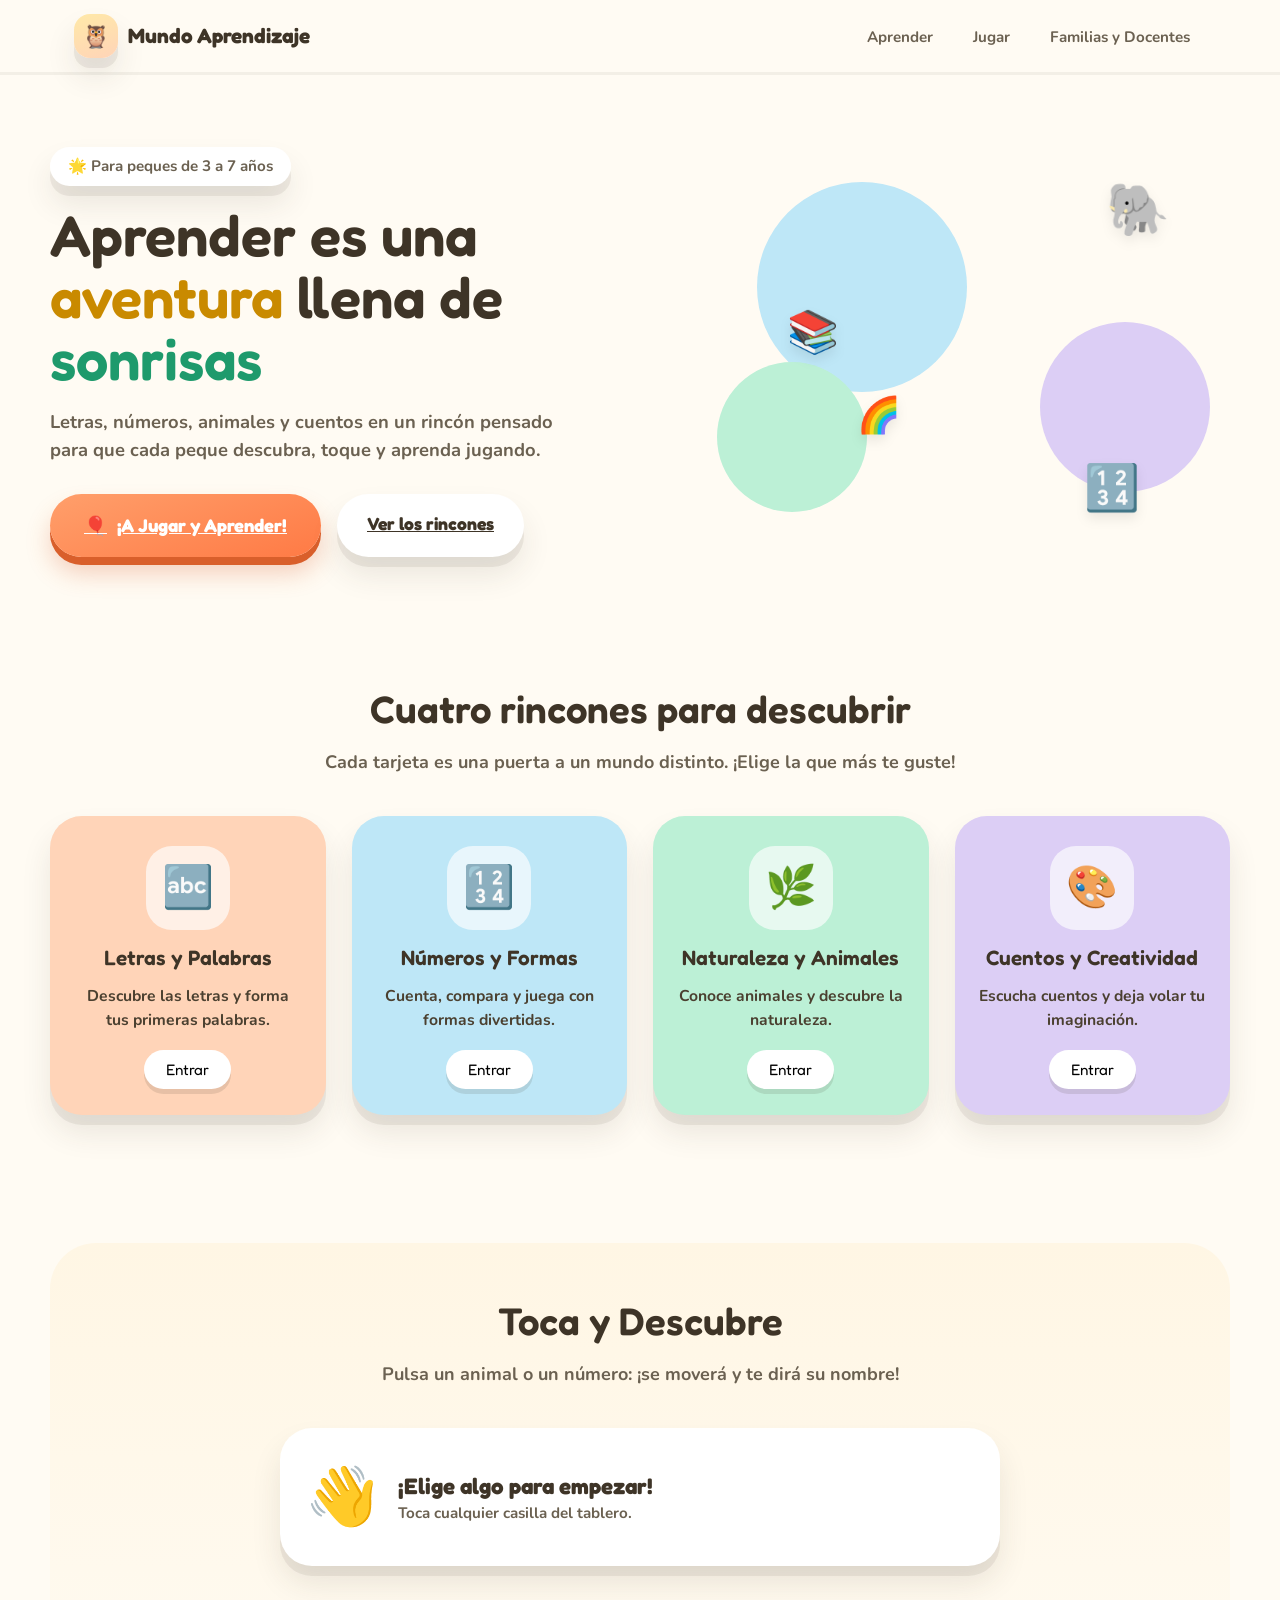
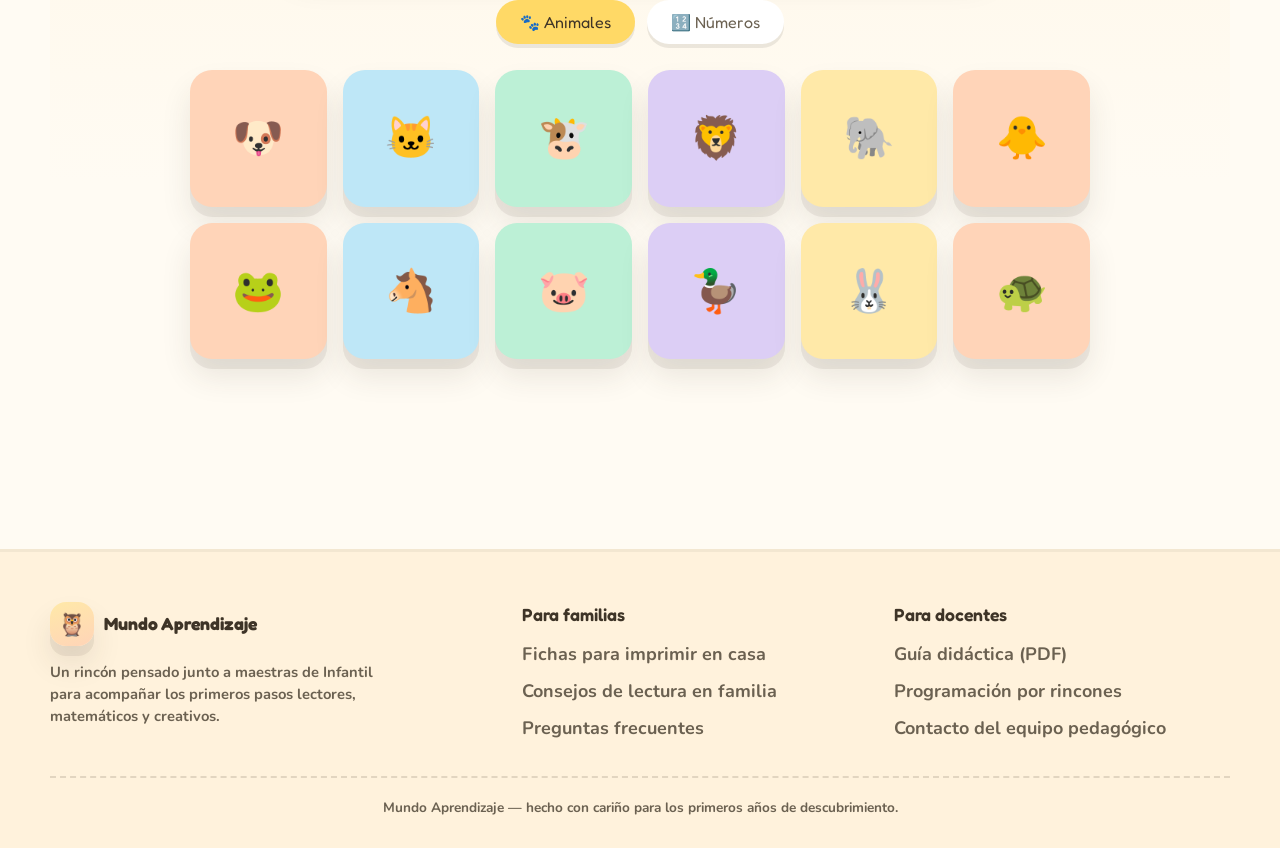
==== index.html @ 8b996961 "Add files via upload" ====
<!DOCTYPE html>
<html lang="es">
<head>
<meta charset="UTF-8">
<meta name="viewport" content="width=device-width, initial-scale=1.0, maximum-scale=1">
<title>Mundo Aprendizaje — ¡Jugar y aprender juntos!</title>
<meta name="description" content="Página educativa para niños y niñas de 3 a 7 años: letras, números, animales y cuentos.">
<link rel="preconnect" href="https://fonts.googleapis.com">
<link rel="preconnect" href="https://fonts.gstatic.com" crossorigin>
<link href="https://fonts.googleapis.com/css2?family=Fredoka:wght@500;600;700&family=Nunito:wght@500;700;800&display=swap" rel="stylesheet">
<style>
  :root{
    --yellow: #FFE9A8;
    --yellow-deep: #FFD966;
    --sky: #BEE7F7;
    --sky-deep: #8FD2EF;
    --mint: #BCF0D6;
    --mint-deep: #8FE0B6;
    --lavender: #DCCEF5;
    --lavender-deep: #C1A9EA;
    --peach: #FFD4B8;
    --peach-deep: #FFB88C;
    --cream: #FFFBF3;
    --ink: #3E3427;
    --ink-soft: #6B6151;
    --white: #FFFFFF;
    --radius-lg: 32px;
    --radius-md: 22px;
    --shadow-bubble: 0 10px 0 rgba(62,52,39,0.08), 0 18px 30px rgba(62,52,39,0.10);
  }

  *{ box-sizing: border-box; }
  html{ scroll-behavior: smooth; }
  body{
    margin:0;
    background: var(--cream);
    color: var(--ink);
    font-family: 'Nunito', sans-serif;
    font-weight: 700;
    font-size: 18px;
    line-height: 1.5;
    overflow-x: hidden;
  }
  h1, h2, h3, .display{
    font-family: 'Fredoka', sans-serif;
    font-weight: 600;
    margin: 0;
    color: var(--ink);
  }
  img, svg{ display:block; max-width:100%; }
  a{ color: inherit; }
  button{ font-family: inherit; cursor: pointer; }

  .skip-link{
    position:absolute; left:-999px; top:0; background:var(--ink); color:var(--white);
    padding: 10px 16px; border-radius: 0 0 12px 0; z-index: 200;
  }
  .skip-link:focus{ left:0; }

  :focus-visible{
    outline: 4px solid #4A90D9;
    outline-offset: 3px;
    border-radius: 10px;
  }

  .wrap{
    max-width: 1180px;
    margin: 0 auto;
    padding: 0 24px;
  }

  /* ---------- NAV ---------- */
  .topbar{
    position: sticky; top:0; z-index: 100;
    background: rgba(255,251,243,0.9);
    backdrop-filter: blur(6px);
    border-bottom: 3px solid rgba(62,52,39,0.06);
  }
  .topbar-inner{
    display:flex; align-items:center; justify-content:space-between;
    padding: 14px 24px;
    max-width: 1180px; margin:0 auto;
  }
  .brand{
    display:flex; align-items:center; gap:10px;
    font-family:'Fredoka', sans-serif; font-size: 1.3rem; color: var(--ink);
    text-decoration:none;
  }
  .brand-badge{
    width:44px; height:44px; border-radius: 16px;
    background: linear-gradient(160deg, var(--yellow), var(--peach));
    display:flex; align-items:center; justify-content:center;
    font-size: 1.4rem;
    box-shadow: var(--shadow-bubble);
  }
  .topnav{ display:flex; gap: 8px; list-style:none; margin:0; padding:0; }
  .topnav a{
    text-decoration:none; font-size: 0.95rem; padding: 10px 16px;
    border-radius: 999px; color: var(--ink-soft);
  }
  .topnav a:hover{ background: var(--sky); color: var(--ink); }
  @media (max-width: 720px){ .topnav{ display:none; } }

  /* ---------- HERO ---------- */
  .hero{
    position: relative;
    padding: 72px 24px 60px;
    overflow:hidden;
  }
  .hero-inner{
    max-width: 1180px; margin: 0 auto;
    display:grid; grid-template-columns: 1.1fr 0.9fr; gap: 40px; align-items:center;
  }
  @media (max-width: 900px){ .hero-inner{ grid-template-columns: 1fr; text-align:center; } }

  .eyebrow-pill{
    display:inline-flex; align-items:center; gap:8px;
    background: var(--white); padding: 8px 18px; border-radius: 999px;
    box-shadow: var(--shadow-bubble); font-size: 0.95rem; color: var(--ink-soft);
    margin-bottom: 18px;
  }
  .hero h1{
    font-size: clamp(2.4rem, 5vw, 3.6rem);
    line-height: 1.08;
  }
  .hero h1 .accent-yellow{ color: #C98A00; }
  .hero h1 .accent-mint{ color: #1E9A6C; }
  .hero p.lede{
    font-family:'Nunito',sans-serif; font-weight:700; color: var(--ink-soft);
    font-size: 1.15rem; margin-top: 18px; max-width: 46ch;
  }
  @media (max-width:900px){ .hero p.lede{ margin-inline:auto; } }

  .cta-row{ display:flex; gap:16px; margin-top: 30px; flex-wrap:wrap; }
  @media (max-width:900px){ .cta-row{ justify-content:center; } }

  .btn-jugar{
    font-family:'Fredoka', sans-serif; font-size: 1.15rem;
    background: linear-gradient(160deg, #FF9F6B, #FF7A45);
    color: var(--white); border:none;
    padding: 18px 34px; border-radius: 999px;
    box-shadow: 0 8px 0 #D95F2B, 0 16px 24px rgba(217,95,43,0.28);
    display:inline-flex; align-items:center; gap:10px;
    transition: transform .15s ease;
  }
  .btn-jugar:hover{ transform: translateY(-3px); }
  .btn-jugar:active{ transform: translateY(3px); box-shadow: 0 4px 0 #D95F2B, 0 8px 14px rgba(217,95,43,0.28); }

  .btn-ghost{
    font-family:'Fredoka', sans-serif; font-size: 1.1rem;
    background: var(--white); color: var(--ink);
    border: none; padding: 17px 30px; border-radius: 999px;
    box-shadow: var(--shadow-bubble);
    transition: transform .15s ease;
  }
  .btn-ghost:hover{ transform: translateY(-3px); }

  .hero-art{
    position: relative; height: 360px;
  }
  .blob{
    position:absolute; border-radius: 50%;
    animation: float 6s ease-in-out infinite;
  }
  @media (prefers-reduced-motion: reduce){ .blob, .bounce-in, .wiggle-hover, .pulse{ animation: none !important; } }
  .blob-1{ width:210px; height:210px; background: var(--sky); top:10px; left:40px; animation-delay: 0s;}
  .blob-2{ width:150px; height:150px; background: var(--mint); bottom:20px; left:0; animation-delay: 1.2s;}
  .blob-3{ width:170px; height:170px; background: var(--lavender); bottom:40px; right:20px; animation-delay: .6s;}
  .blob-emoji{
    position:absolute; font-size: 3.2rem;
    filter: drop-shadow(0 6px 6px rgba(0,0,0,0.08));
    animation: float 5s ease-in-out infinite;
  }
  .e1{ top: 0; right: 60px; animation-delay: .2s; }
  .e2{ top: 130px; left: 70px; animation-delay: 1s; font-size: 2.6rem;}
  .e3{ bottom: 10px; right: 90px; animation-delay: .5s; font-size: 2.8rem;}
  .e4{ bottom: 90px; left: 140px; animation-delay: 1.6s; font-size: 2.2rem;}

  @keyframes float{
    0%, 100%{ transform: translateY(0) rotate(0deg); }
    50%{ transform: translateY(-16px) rotate(4deg); }
  }

  /* ---------- SECTION HEADERS ---------- */
  .section{ padding: 64px 24px; }
  .section-head{ max-width: 640px; margin: 0 auto 40px; text-align:center; }
  .section-head h2{ font-size: clamp(1.8rem, 3.4vw, 2.4rem); }
  .section-head p{ color: var(--ink-soft); font-family:'Nunito'; margin-top:10px; }

  /* ---------- MODULE CARDS ---------- */
  .modules-grid{
    display:grid; grid-template-columns: repeat(4, 1fr); gap: 26px;
    max-width: 1180px; margin: 0 auto;
  }
  @media (max-width: 980px){ .modules-grid{ grid-template-columns: repeat(2, 1fr); } }
  @media (max-width: 560px){ .modules-grid{ grid-template-columns: 1fr; } }

  .module-card{
    border-radius: var(--radius-lg);
    padding: 30px 24px 26px;
    box-shadow: var(--shadow-bubble);
    text-align:center;
    display:flex; flex-direction:column; align-items:center; gap: 12px;
    transition: transform .2s ease;
    border: none;
  }
  .module-card:hover{ transform: translateY(-6px) rotate(-1deg); }
  .module-card:nth-child(1){ background: var(--peach); }
  .module-card:nth-child(2){ background: var(--sky); }
  .module-card:nth-child(3){ background: var(--mint); }
  .module-card:nth-child(4){ background: var(--lavender); }

  .module-icon{
    width: 84px; height:84px; border-radius: 26px;
    background: rgba(255,255,255,0.65);
    display:flex; align-items:center; justify-content:center;
    font-size: 2.6rem;
  }
  .module-card h3{ font-size: 1.3rem; }
  .module-card p{ font-family:'Nunito'; font-size: 0.98rem; color: #4B4030; margin:0; }
  .module-go{
    margin-top: 6px;
    font-family:'Fredoka'; font-size: 0.95rem;
    background: var(--white); border:none; padding: 10px 22px;
    border-radius: 999px; box-shadow: 0 5px 0 rgba(62,52,39,0.12);
  }
  .module-go:active{ transform: translateY(3px); box-shadow:none; }

  /* ---------- GAME SECTION ---------- */
  .game-section{
    background: linear-gradient(180deg, #FFF6E4, var(--cream) 70%);
    border-radius: 46px;
    max-width: 1180px; margin: 0 24px; padding: 50px 30px 56px;
  }
  @media (min-width: 1230px){ .game-section{ margin: 0 auto; } }

  .stage{
    background: var(--white);
    border-radius: var(--radius-lg);
    box-shadow: var(--shadow-bubble);
    padding: 26px;
    max-width: 720px; margin: 0 auto 34px;
    display:flex; align-items:center; gap: 20px;
    min-height: 110px;
  }
  .stage-emoji{ font-size: 3.6rem; }
  .stage-text .stage-name{ font-family:'Fredoka'; font-size: 1.4rem; }
  .stage-text .stage-hint{ font-family:'Nunito'; color: var(--ink-soft); font-size: 0.95rem; }

  .tabs{
    display:flex; justify-content:center; gap: 12px; margin-bottom: 26px; flex-wrap:wrap;
  }
  .tab-btn{
    font-family:'Fredoka'; font-size: 1rem;
    background: var(--white); border: none; padding: 12px 24px; border-radius: 999px;
    box-shadow: 0 4px 0 rgba(62,52,39,0.10);
    color: var(--ink-soft);
  }
  .tab-btn[aria-selected="true"]{
    background: var(--yellow-deep); color: var(--ink);
  }

  .board{
    display:grid; grid-template-columns: repeat(6, 1fr); gap: 16px;
    max-width: 900px; margin: 0 auto;
  }
  @media (max-width: 760px){ .board{ grid-template-columns: repeat(3, 1fr); } }
  @media (max-width: 420px){ .board{ grid-template-columns: repeat(2, 1fr); } }

  .board-tile{
    aspect-ratio: 1 / 1;
    border-radius: var(--radius-md);
    border: none;
    font-size: 2.6rem;
    display:flex; align-items:center; justify-content:center;
    box-shadow: var(--shadow-bubble);
    transition: transform .12s ease;
  }
  .board-tile:hover{ transform: scale(1.06); }
  .board-tile.bounce{ animation: bounceTap .5s ease; }
  @keyframes bounceTap{
    0%{ transform: scale(1); }
    35%{ transform: scale(1.22) rotate(-6deg); }
    65%{ transform: scale(0.94) rotate(4deg); }
    100%{ transform: scale(1); }
  }
  .board-tile:nth-child(6n+1){ background: var(--peach); }
  .board-tile:nth-child(6n+2){ background: var(--sky); }
  .board-tile:nth-child(6n+3){ background: var(--mint); }
  .board-tile:nth-child(6n+4){ background: var(--lavender); }
  .board-tile:nth-child(6n+5){ background: var(--yellow); }
  .board-tile:nth-child(6n+6){ background: var(--peach); }

  .stars-row{ display:flex; gap: 6px; }
  .star-pop{ display:inline-block; animation: pop .35s ease backwards; }
  @keyframes pop{
    0%{ transform: scale(0); opacity:0; }
    70%{ transform: scale(1.25); opacity:1; }
    100%{ transform: scale(1); }
  }

  [hidden]{ display:none !important; }

  /* ---------- FOOTER ---------- */
  footer{
    margin-top: 70px;
    background: #FFF2DC;
    padding: 50px 24px 30px;
    border-top: 3px solid rgba(62,52,39,0.06);
  }
  .footer-grid{
    max-width: 1180px; margin: 0 auto;
    display:grid; grid-template-columns: 1.3fr 1fr 1fr; gap: 36px;
  }
  @media (max-width: 780px){ .footer-grid{ grid-template-columns: 1fr; text-align:center; } }
  footer h3{ font-size: 1.1rem; margin-bottom: 12px; }
  footer ul{ list-style:none; padding:0; margin:0; display:flex; flex-direction:column; gap:10px; }
  footer a{ text-decoration:none; color: var(--ink-soft); font-family:'Nunito'; font-weight:700; }
  footer a:hover{ color: var(--ink); text-decoration: underline; }
  .footer-brand{ display:flex; align-items:center; gap:10px; margin-bottom:10px; }
  .footer-note{ font-family:'Nunito'; color: var(--ink-soft); font-size: 0.92rem; max-width: 38ch; }
  @media (max-width:780px){ .footer-note{ margin-inline:auto; } }
  .footer-bottom{
    max-width:1180px; margin: 34px auto 0; padding-top: 20px;
    border-top: 2px dashed rgba(62,52,39,0.15);
    font-family:'Nunito'; font-size: 0.85rem; color: var(--ink-soft); text-align:center;
  }
</style>
</head>
<body>
<a class="skip-link" href="#contenido">Saltar al contenido</a>

<header class="topbar">
  <div class="topbar-inner">
    <a class="brand" href="#top">
      <span class="brand-badge" aria-hidden="true">🦉</span>
      Mundo Aprendizaje
    </a>
    <ul class="topnav">
      <li><a href="#modulos">Aprender</a></li>
      <li><a href="#juego">Jugar</a></li>
      <li><a href="#familias">Familias y Docentes</a></li>
    </ul>
  </div>
</header>

<main id="contenido">

  <!-- HERO -->
  <section class="hero" id="top">
    <div class="hero-inner">
      <div>
        <span class="eyebrow-pill">🌟 Para peques de 3 a 7 años</span>
        <h1>Aprender es una <span class="accent-yellow">aventura</span> llena de <span class="accent-mint">sonrisas</span></h1>
        <p class="lede">Letras, números, animales y cuentos en un rincón pensado para que cada peque descubra, toque y aprenda jugando.</p>
        <div class="cta-row">
          <a class="btn-jugar" href="#juego">
            <span aria-hidden="true">🎈</span> ¡A Jugar y Aprender!
          </a>
          <a class="btn-ghost" href="#modulos">Ver los rincones</a>
        </div>
      </div>
      <div class="hero-art" aria-hidden="true">
        <div class="blob blob-1"></div>
        <div class="blob blob-2"></div>
        <div class="blob blob-3"></div>
        <span class="blob-emoji e1">🐘</span>
        <span class="blob-emoji e2">📚</span>
        <span class="blob-emoji e3">🔢</span>
        <span class="blob-emoji e4">🌈</span>
      </div>
    </div>
  </section>

  <!-- MODULES -->
  <section class="section" id="modulos">
    <div class="section-head">
      <h2>Cuatro rincones para descubrir</h2>
      <p>Cada tarjeta es una puerta a un mundo distinto. ¡Elige la que más te guste!</p>
    </div>
    <div class="modules-grid">
      <article class="module-card">
        <div class="module-icon" aria-hidden="true">🔤</div>
        <h3>Letras y Palabras</h3>
        <p>Descubre las letras y forma tus primeras palabras.</p>
        <button class="module-go" type="button">Entrar</button>
      </article>
      <article class="module-card">
        <div class="module-icon" aria-hidden="true">🔢</div>
        <h3>Números y Formas</h3>
        <p>Cuenta, compara y juega con formas divertidas.</p>
        <button class="module-go" type="button">Entrar</button>
      </article>
      <article class="module-card">
        <div class="module-icon" aria-hidden="true">🌿</div>
        <h3>Naturaleza y Animales</h3>
        <p>Conoce animales y descubre la naturaleza.</p>
        <button class="module-go" type="button">Entrar</button>
      </article>
      <article class="module-card">
        <div class="module-icon" aria-hidden="true">🎨</div>
        <h3>Cuentos y Creatividad</h3>
        <p>Escucha cuentos y deja volar tu imaginación.</p>
        <button class="module-go" type="button">Entrar</button>
      </article>
    </div>
  </section>

  <!-- GAME -->
  <section class="section" id="juego">
    <div class="game-section">
      <div class="section-head">
        <h2>Toca y Descubre</h2>
        <p>Pulsa un animal o un número: ¡se moverá y te dirá su nombre!</p>
      </div>

      <div class="stage" aria-live="polite">
        <span class="stage-emoji" id="stageEmoji">👋</span>
        <div class="stage-text">
          <div class="stage-name" id="stageName">¡Elige algo para empezar!</div>
          <div class="stage-hint" id="stageHint">Toca cualquier casilla del tablero.</div>
        </div>
      </div>

      <div class="tabs" role="tablist" aria-label="Elegir actividad">
        <button class="tab-btn" id="tabAnimals" role="tab" aria-selected="true" aria-controls="boardAnimals">🐾 Animales</button>
        <button class="tab-btn" id="tabNumbers" role="tab" aria-selected="false" aria-controls="boardNumbers">🔢 Números</button>
      </div>

      <div class="board" id="boardAnimals" role="tabpanel" aria-labelledby="tabAnimals"></div>
      <div class="board" id="boardNumbers" role="tabpanel" aria-labelledby="tabNumbers" hidden></div>
    </div>
  </section>

</main>

<!-- FOOTER -->
<footer id="familias">
  <div class="footer-grid">
    <div>
      <div class="footer-brand">
        <span class="brand-badge" aria-hidden="true">🦉</span>
        <strong style="font-family:'Fredoka'; font-size:1.1rem;">Mundo Aprendizaje</strong>
      </div>
      <p class="footer-note">Un rincón pensado junto a maestras de Infantil para acompañar los primeros pasos lectores, matemáticos y creativos.</p>
    </div>
    <div>
      <h3>Para familias</h3>
      <ul>
        <li><a href="#">Fichas para imprimir en casa</a></li>
        <li><a href="#">Consejos de lectura en familia</a></li>
        <li><a href="#">Preguntas frecuentes</a></li>
      </ul>
    </div>
    <div>
      <h3>Para docentes</h3>
      <ul>
        <li><a href="#">Guía didáctica (PDF)</a></li>
        <li><a href="#">Programación por rincones</a></li>
        <li><a href="#">Contacto del equipo pedagógico</a></li>
      </ul>
    </div>
  </div>
  <div class="footer-bottom">Mundo Aprendizaje — hecho con cariño para los primeros años de descubrimiento.</div>
</footer>

<script>
(function(){
  "use strict";

  var ANIMALS = [
    { emoji:"🐶", name:"Perro",     sound:"Perro. ¡Guau, guau!" },
    { emoji:"🐱", name:"Gato",      sound:"Gato. ¡Miau, miau!" },
    { emoji:"🐮", name:"Vaca",      sound:"Vaca. ¡Muu!" },
    { emoji:"🦁", name:"León",      sound:"León. ¡Grrr!" },
    { emoji:"🐘", name:"Elefante",  sound:"Elefante." },
    { emoji:"🐥", name:"Pollito",   sound:"Pollito. ¡Pío, pío!" },
    { emoji:"🐸", name:"Rana",      sound:"Rana. ¡Croac, croac!" },
    { emoji:"🐴", name:"Caballo",   sound:"Caballo." },
    { emoji:"🐷", name:"Cerdito",   sound:"Cerdito. ¡Oink, oink!" },
    { emoji:"🦆", name:"Pato",      sound:"Pato. ¡Cuac, cuac!" },
    { emoji:"🐰", name:"Conejo",    sound:"Conejo." },
    { emoji:"🐢", name:"Tortuga",   sound:"Tortuga." }
  ];

  var NUMBERS = [1,2,3,4,5,6,7,8,9,10,11,12];
  var NUM_WORDS = ["cero","uno","dos","tres","cuatro","cinco","seis","siete","ocho","nueve","diez","once","doce"];

  var stageEmoji = document.getElementById("stageEmoji");
  var stageName  = document.getElementById("stageName");
  var stageHint  = document.getElementById("stageHint");
  var boardAnimals = document.getElementById("boardAnimals");
  var boardNumbers = document.getElementById("boardNumbers");

  function speak(text){
    if(!("speechSynthesis" in window)) return;
    try{
      window.speechSynthesis.cancel();
      var u = new SpeechSynthesisUtterance(text);
      u.lang = "es-ES";
      u.rate = 0.95;
      u.pitch = 1.15;
      window.speechSynthesis.speak(u);
    }catch(e){ /* silencioso si el navegador no lo soporta */ }
  }

  function bounceTile(tile){
    tile.classList.remove("bounce");
    void tile.offsetWidth; // reinicia la animación
    tile.classList.add("bounce");
  }

  // --- Tablero de animales ---
  ANIMALS.forEach(function(animal){
    var btn = document.createElement("button");
    btn.className = "board-tile";
    btn.type = "button";
    btn.textContent = animal.emoji;
    btn.setAttribute("aria-label", animal.name);
    btn.addEventListener("click", function(){
      bounceTile(btn);
      stageEmoji.textContent = animal.emoji;
      stageName.textContent = animal.name;
      stageHint.textContent = "¡Muy bien! Sigue explorando el tablero.";
      speak(animal.sound);
    });
    boardAnimals.appendChild(btn);
  });

  // --- Tablero de números ---
  NUMBERS.forEach(function(n){
    var btn = document.createElement("button");
    btn.className = "board-tile";
    btn.type = "button";
    btn.textContent = n;
    btn.setAttribute("aria-label", "Número " + n);
    btn.addEventListener("click", function(){
      bounceTile(btn);
      var starsToShow = Math.min(n, 12);
      var starsHTML = "";
      for(var i=0;i<starsToShow;i++){
        starsHTML += '<span class="star-pop" style="animation-delay:' + (i*0.05) + 's">⭐</span>';
      }
      stageEmoji.innerHTML = '<span class="stars-row">' + starsHTML + '</span>';
      stageName.textContent = "Número " + n;
      stageHint.textContent = "¡Cuenta las estrellitas conmigo!";
      speak("Número " + NUM_WORDS[n]);
    });
    boardNumbers.appendChild(btn);
  });

  // --- Pestañas ---
  var tabAnimals = document.getElementById("tabAnimals");
  var tabNumbers = document.getElementById("tabNumbers");

  function showAnimals(){
    boardAnimals.hidden = false;
    boardNumbers.hidden = true;
    tabAnimals.setAttribute("aria-selected","true");
    tabNumbers.setAttribute("aria-selected","false");
  }
  function showNumbers(){
    boardAnimals.hidden = true;
    boardNumbers.hidden = false;
    tabAnimals.setAttribute("aria-selected","false");
    tabNumbers.setAttribute("aria-selected","true");
  }
  tabAnimals.addEventListener("click", showAnimals);
  tabNumbers.addEventListener("click", showNumbers);

  // --- Rincones: pequeño feedback visual al pulsar "Entrar" ---
  document.querySelectorAll(".module-go").forEach(function(btn){
    btn.addEventListener("click", function(){
      var card = btn.closest(".module-card");
      card.animate(
        [{ transform:"scale(1)" }, { transform:"scale(1.04)" }, { transform:"scale(1)" }],
        { duration: 320, easing: "ease-out" }
      );
      document.getElementById("juego").scrollIntoView({ behavior:"smooth" });
    });
  });
})();
</script>
</body>
</html>
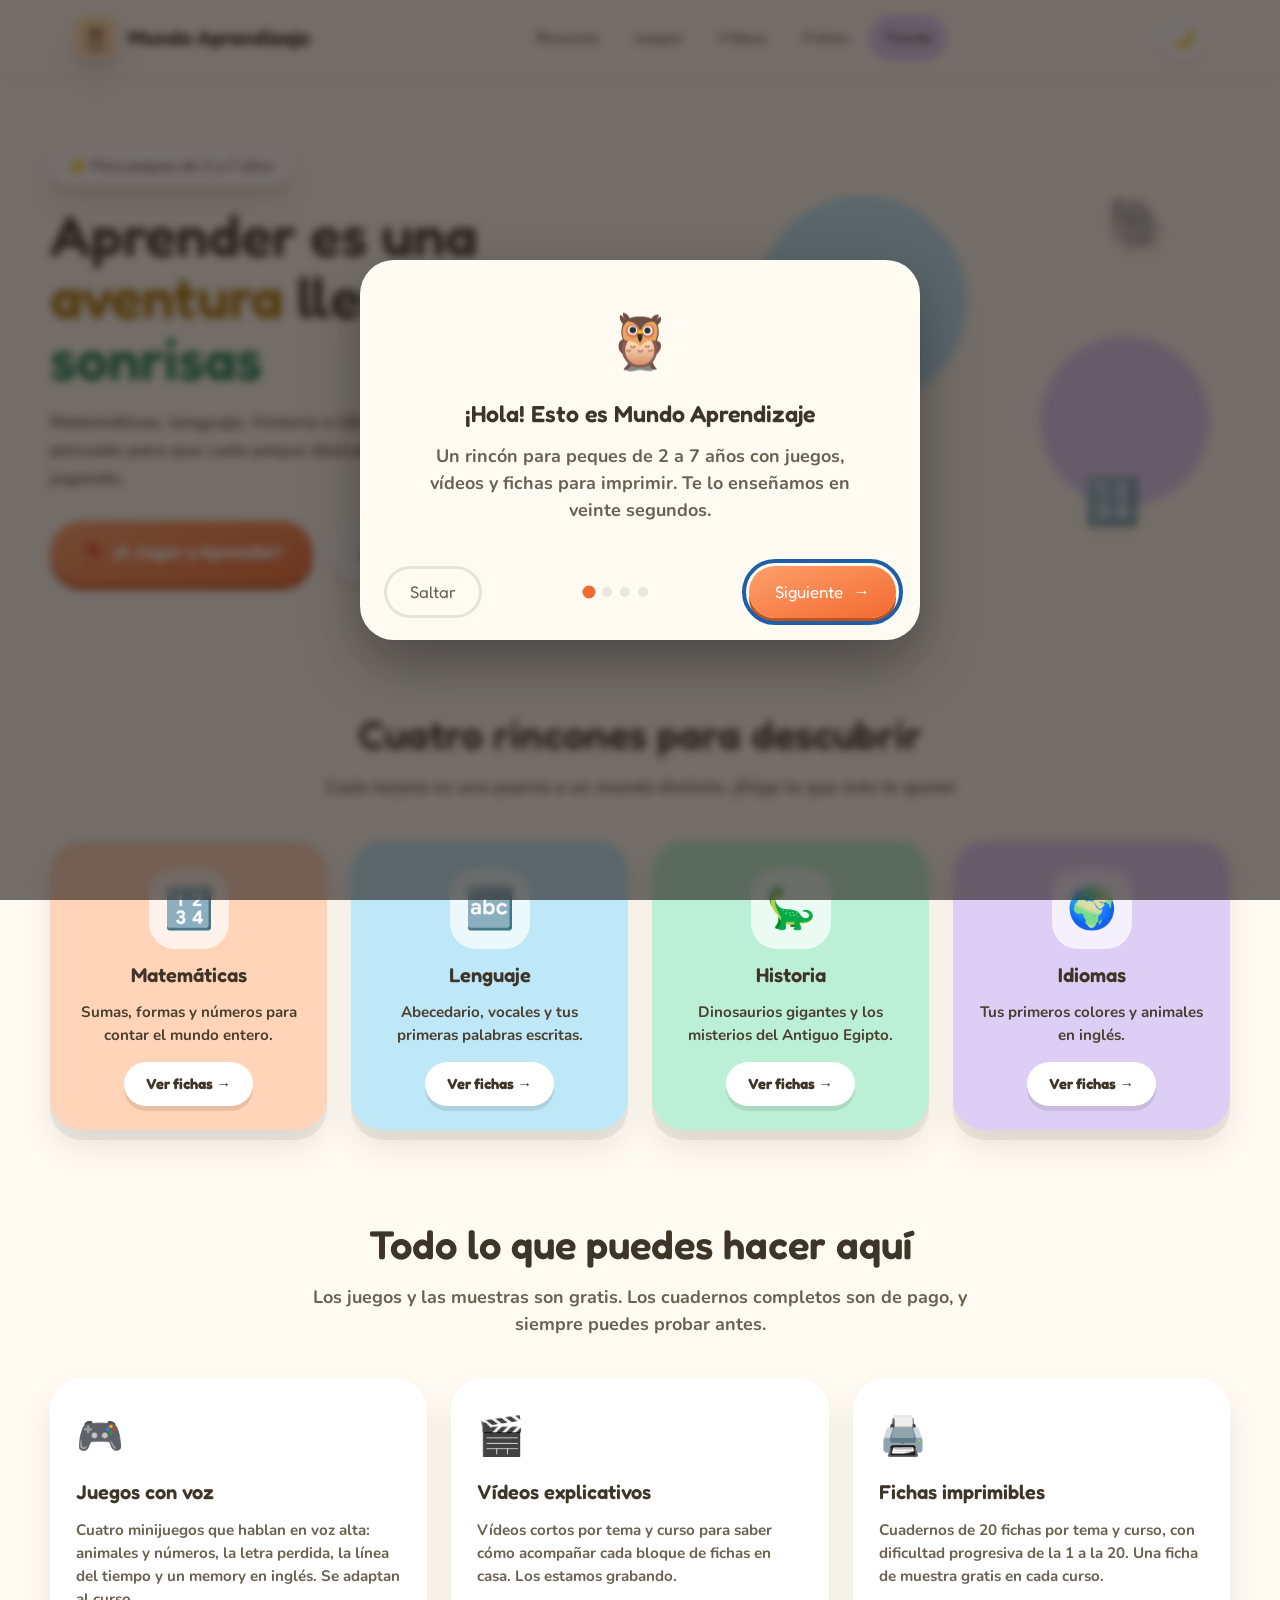
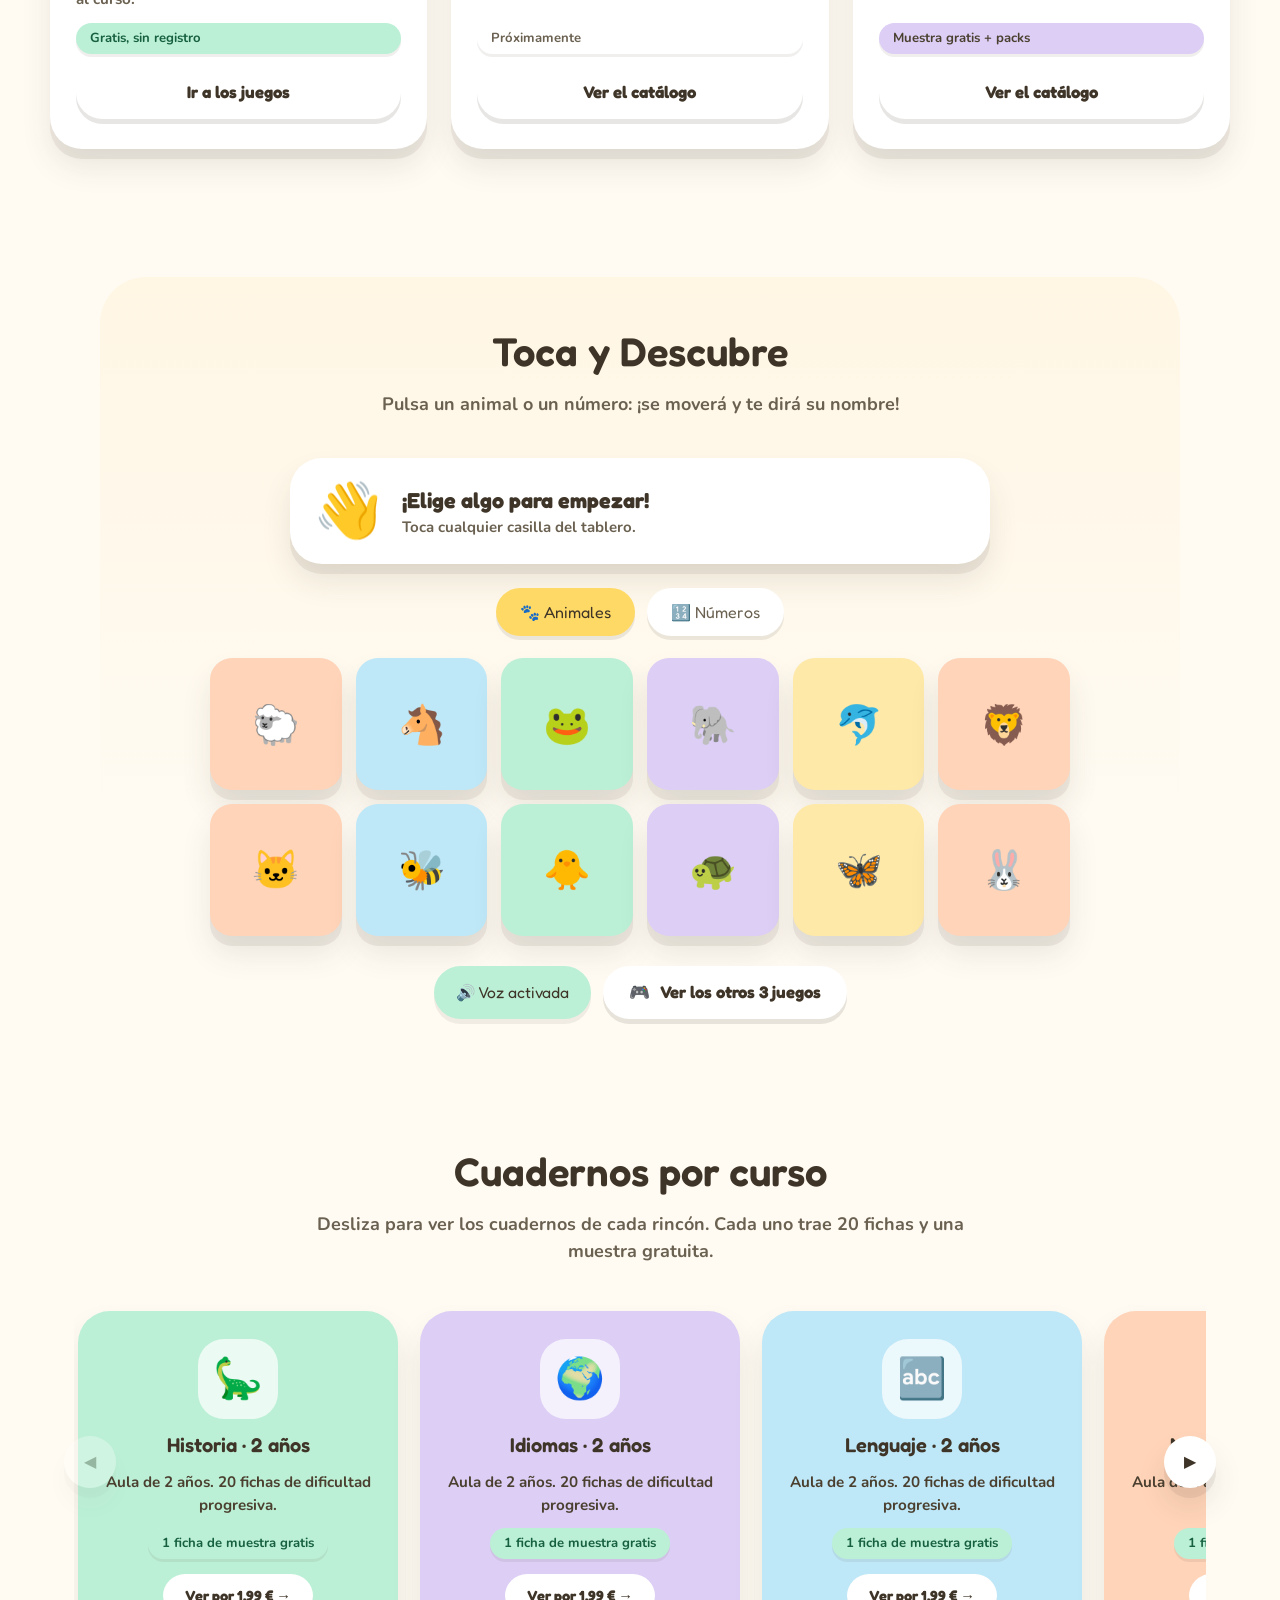
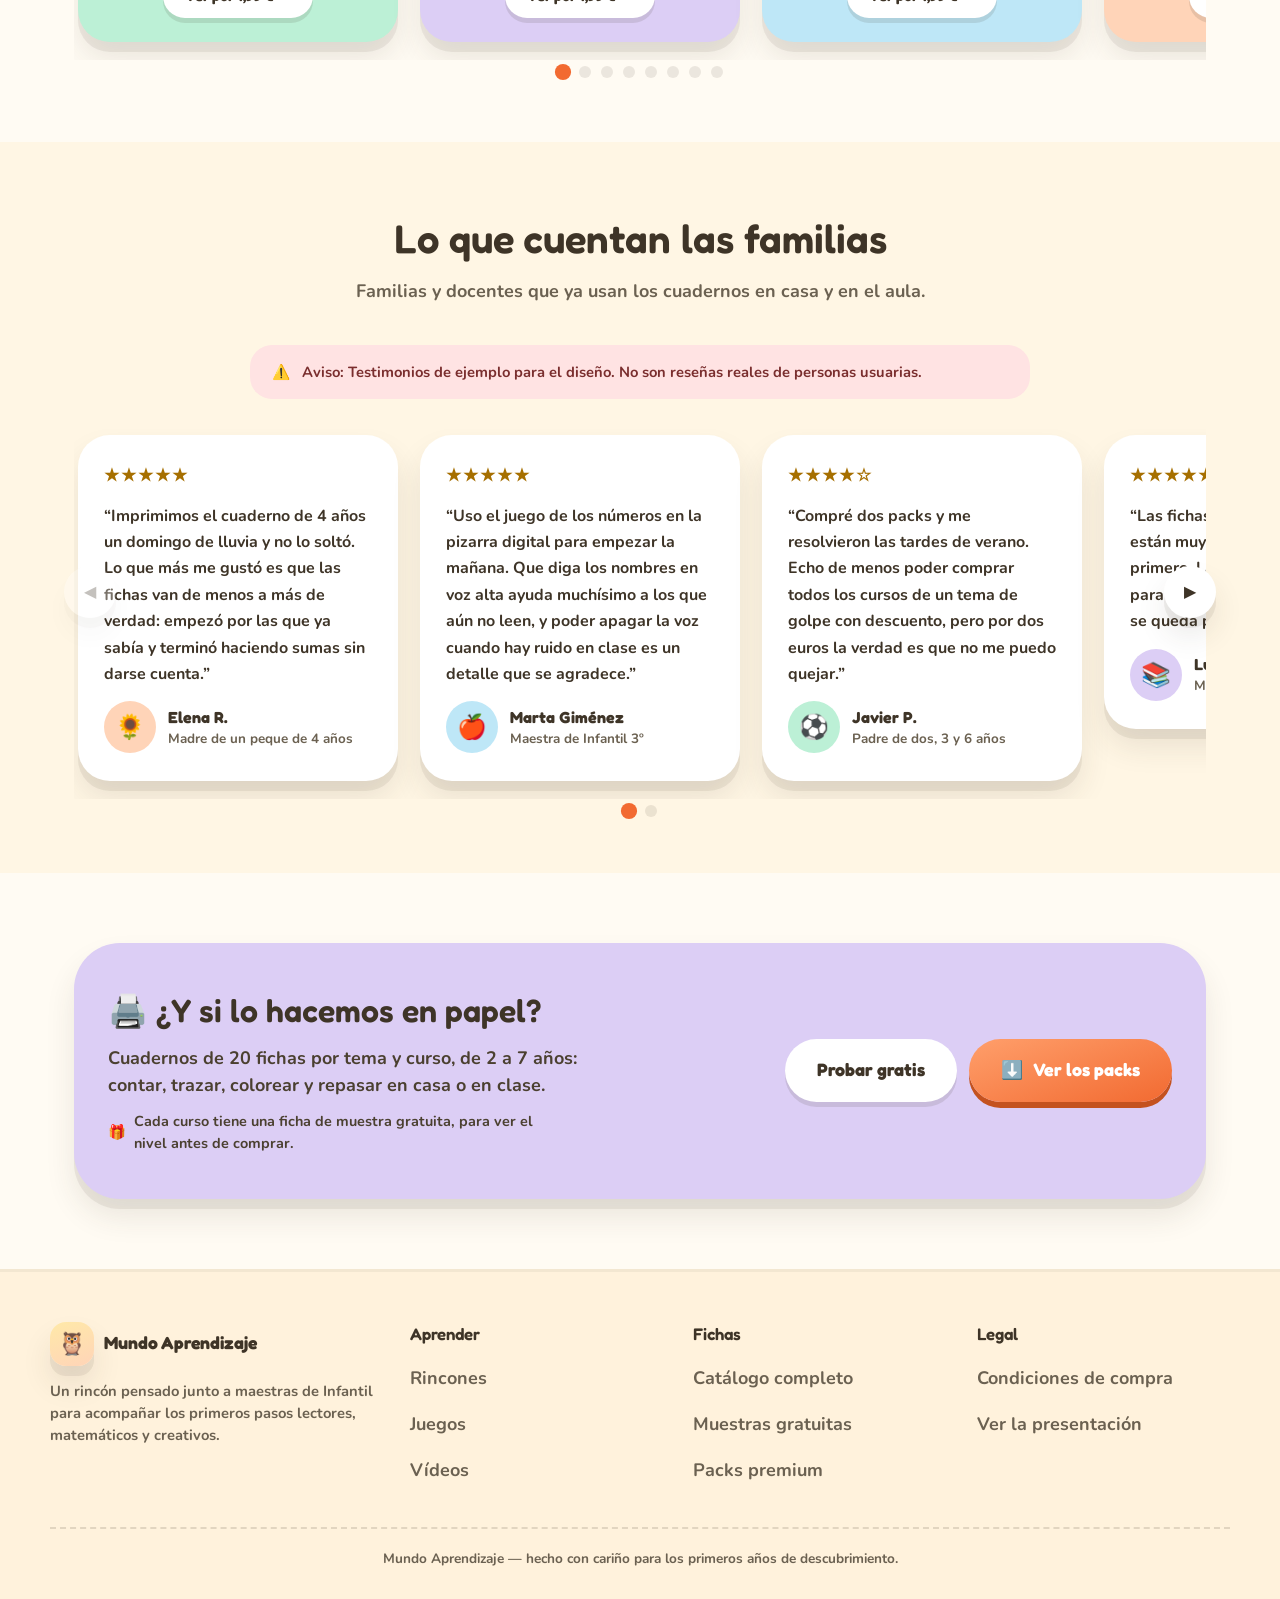
==== commit 5282aec8: "Reestructura el sitio y añade el catálogo completo de 480 fichas Trabajo acumulado de tres iteracion" ====
--- a/index.html
+++ b/index.html
@@ -2,328 +2,184 @@
 <html lang="es">
 <head>
 <meta charset="UTF-8">
-<meta name="viewport" content="width=device-width, initial-scale=1.0, maximum-scale=1">
+<meta name="viewport" content="width=device-width, initial-scale=1.0">
 <title>Mundo Aprendizaje — ¡Jugar y aprender juntos!</title>
-<meta name="description" content="Página educativa para niños y niñas de 3 a 7 años: letras, números, animales y cuentos.">
+<meta name="description" content="Página educativa para niñas y niños de 2 a 7 años: matemáticas, lenguaje, historia e idiomas, con juegos de voz y fichas para imprimir.">
+<meta name="theme-color" content="#FFFBF3">
+<script>
+/* Tema antes de pintar: evita el fogonazo blanco al abrir en modo oscuro. */
+(()=>{try{const g=localStorage.getItem('ma-tema');
+document.documentElement.dataset.theme=g||(matchMedia('(prefers-color-scheme: dark)').matches?'dark':'light');
+}catch(e){document.documentElement.dataset.theme='light';}})();
+</script>
 <link rel="preconnect" href="https://fonts.googleapis.com">
 <link rel="preconnect" href="https://fonts.gstatic.com" crossorigin>
 <link href="https://fonts.googleapis.com/css2?family=Fredoka:wght@500;600;700&family=Nunito:wght@500;700;800&display=swap" rel="stylesheet">
+<link rel="icon" href="data:image/svg+xml,<svg xmlns='http://www.w3.org/2000/svg' viewBox='0 0 100 100'><text y='.9em' font-size='90'>🦉</text></svg>">
+<link rel="stylesheet" href="assets/base.css">
 <style>
-  :root{
-    --yellow: #FFE9A8;
-    --yellow-deep: #FFD966;
-    --sky: #BEE7F7;
-    --sky-deep: #8FD2EF;
-    --mint: #BCF0D6;
-    --mint-deep: #8FE0B6;
-    --lavender: #DCCEF5;
-    --lavender-deep: #C1A9EA;
-    --peach: #FFD4B8;
-    --peach-deep: #FFB88C;
-    --cream: #FFFBF3;
-    --ink: #3E3427;
-    --ink-soft: #6B6151;
-    --white: #FFFFFF;
-    --radius-lg: 32px;
-    --radius-md: 22px;
-    --shadow-bubble: 0 10px 0 rgba(62,52,39,0.08), 0 18px 30px rgba(62,52,39,0.10);
-  }
-
-  *{ box-sizing: border-box; }
-  html{ scroll-behavior: smooth; }
-  body{
-    margin:0;
-    background: var(--cream);
-    color: var(--ink);
-    font-family: 'Nunito', sans-serif;
-    font-weight: 700;
-    font-size: 18px;
-    line-height: 1.5;
-    overflow-x: hidden;
-  }
-  h1, h2, h3, .display{
-    font-family: 'Fredoka', sans-serif;
-    font-weight: 600;
-    margin: 0;
-    color: var(--ink);
-  }
-  img, svg{ display:block; max-width:100%; }
-  a{ color: inherit; }
-  button{ font-family: inherit; cursor: pointer; }
-
-  .skip-link{
-    position:absolute; left:-999px; top:0; background:var(--ink); color:var(--white);
-    padding: 10px 16px; border-radius: 0 0 12px 0; z-index: 200;
-  }
-  .skip-link:focus{ left:0; }
-
-  :focus-visible{
-    outline: 4px solid #4A90D9;
-    outline-offset: 3px;
-    border-radius: 10px;
-  }
-
-  .wrap{
-    max-width: 1180px;
-    margin: 0 auto;
-    padding: 0 24px;
-  }
-
-  /* ---------- NAV ---------- */
-  .topbar{
-    position: sticky; top:0; z-index: 100;
-    background: rgba(255,251,243,0.9);
-    backdrop-filter: blur(6px);
-    border-bottom: 3px solid rgba(62,52,39,0.06);
-  }
-  .topbar-inner{
-    display:flex; align-items:center; justify-content:space-between;
-    padding: 14px 24px;
-    max-width: 1180px; margin:0 auto;
-  }
-  .brand{
-    display:flex; align-items:center; gap:10px;
-    font-family:'Fredoka', sans-serif; font-size: 1.3rem; color: var(--ink);
-    text-decoration:none;
-  }
-  .brand-badge{
-    width:44px; height:44px; border-radius: 16px;
-    background: linear-gradient(160deg, var(--yellow), var(--peach));
-    display:flex; align-items:center; justify-content:center;
-    font-size: 1.4rem;
-    box-shadow: var(--shadow-bubble);
-  }
-  .topnav{ display:flex; gap: 8px; list-style:none; margin:0; padding:0; }
-  .topnav a{
-    text-decoration:none; font-size: 0.95rem; padding: 10px 16px;
-    border-radius: 999px; color: var(--ink-soft);
-  }
-  .topnav a:hover{ background: var(--sky); color: var(--ink); }
-  @media (max-width: 720px){ .topnav{ display:none; } }
-
   /* ---------- HERO ---------- */
-  .hero{
-    position: relative;
-    padding: 72px 24px 60px;
-    overflow:hidden;
-  }
+  .hero{ position: relative; padding: 68px 24px 56px; overflow: hidden; }
   .hero-inner{
     max-width: 1180px; margin: 0 auto;
-    display:grid; grid-template-columns: 1.1fr 0.9fr; gap: 40px; align-items:center;
-  }
-  @media (max-width: 900px){ .hero-inner{ grid-template-columns: 1fr; text-align:center; } }
+    display: grid; grid-template-columns: 1.1fr 0.9fr; gap: 40px; align-items: center;
+  }
+  @media (max-width: 900px){ .hero-inner{ grid-template-columns: 1fr; text-align: center; } }
 
   .eyebrow-pill{
-    display:inline-flex; align-items:center; gap:8px;
+    display: inline-flex; align-items: center; gap: 8px;
     background: var(--white); padding: 8px 18px; border-radius: 999px;
     box-shadow: var(--shadow-bubble); font-size: 0.95rem; color: var(--ink-soft);
     margin-bottom: 18px;
   }
-  .hero h1{
-    font-size: clamp(2.4rem, 5vw, 3.6rem);
-    line-height: 1.08;
-  }
-  .hero h1 .accent-yellow{ color: #C98A00; }
-  .hero h1 .accent-mint{ color: #1E9A6C; }
+  .hero h1{ font-size: clamp(2.4rem, 5vw, 3.6rem); line-height: 1.08; }
+  .hero h1 .acento-amarillo{ color: var(--acento-calido); }
+  .hero h1 .acento-menta{ color: var(--acento-verde); }
   .hero p.lede{
-    font-family:'Nunito',sans-serif; font-weight:700; color: var(--ink-soft);
-    font-size: 1.15rem; margin-top: 18px; max-width: 46ch;
-  }
-  @media (max-width:900px){ .hero p.lede{ margin-inline:auto; } }
-
-  .cta-row{ display:flex; gap:16px; margin-top: 30px; flex-wrap:wrap; }
-  @media (max-width:900px){ .cta-row{ justify-content:center; } }
-
-  .btn-jugar{
-    font-family:'Fredoka', sans-serif; font-size: 1.15rem;
-    background: linear-gradient(160deg, #FF9F6B, #FF7A45);
-    color: var(--white); border:none;
-    padding: 18px 34px; border-radius: 999px;
-    box-shadow: 0 8px 0 #D95F2B, 0 16px 24px rgba(217,95,43,0.28);
-    display:inline-flex; align-items:center; gap:10px;
-    transition: transform .15s ease;
-  }
-  .btn-jugar:hover{ transform: translateY(-3px); }
-  .btn-jugar:active{ transform: translateY(3px); box-shadow: 0 4px 0 #D95F2B, 0 8px 14px rgba(217,95,43,0.28); }
-
-  .btn-ghost{
-    font-family:'Fredoka', sans-serif; font-size: 1.1rem;
-    background: var(--white); color: var(--ink);
-    border: none; padding: 17px 30px; border-radius: 999px;
-    box-shadow: var(--shadow-bubble);
-    transition: transform .15s ease;
-  }
-  .btn-ghost:hover{ transform: translateY(-3px); }
-
-  .hero-art{
-    position: relative; height: 360px;
-  }
-  .blob{
-    position:absolute; border-radius: 50%;
-    animation: float 6s ease-in-out infinite;
-  }
-  @media (prefers-reduced-motion: reduce){ .blob, .bounce-in, .wiggle-hover, .pulse{ animation: none !important; } }
-  .blob-1{ width:210px; height:210px; background: var(--sky); top:10px; left:40px; animation-delay: 0s;}
-  .blob-2{ width:150px; height:150px; background: var(--mint); bottom:20px; left:0; animation-delay: 1.2s;}
-  .blob-3{ width:170px; height:170px; background: var(--lavender); bottom:40px; right:20px; animation-delay: .6s;}
+    color: var(--ink-soft); font-size: 1.15rem; margin-top: 18px; max-width: 46ch;
+  }
+  @media (max-width: 900px){ .hero p.lede{ margin-inline: auto; } }
+  .cta-row{ display: flex; gap: 14px; margin-top: 30px; flex-wrap: wrap; }
+  @media (max-width: 900px){ .cta-row{ justify-content: center; } }
+  .btn-grande{ font-size: 1.12rem; padding: 18px 32px; min-height: 60px; }
+
+  .hero-art{ position: relative; height: 360px; }
+  @media (max-width: 900px){ .hero-art{ height: 260px; } }
+  .blob{ position: absolute; border-radius: 50%; animation: flotar 6s ease-in-out infinite; }
+  .blob-1{ width: 210px; height: 210px; background: var(--sky); top: 10px; left: 40px; }
+  .blob-2{ width: 150px; height: 150px; background: var(--mint); bottom: 20px; left: 0; animation-delay: 1.2s; }
+  .blob-3{ width: 170px; height: 170px; background: var(--lavender); bottom: 40px; right: 20px; animation-delay: .6s; }
   .blob-emoji{
-    position:absolute; font-size: 3.2rem;
+    position: absolute; font-size: 3.2rem;
     filter: drop-shadow(0 6px 6px rgba(0,0,0,0.08));
-    animation: float 5s ease-in-out infinite;
+    animation: flotar 5s ease-in-out infinite;
   }
   .e1{ top: 0; right: 60px; animation-delay: .2s; }
-  .e2{ top: 130px; left: 70px; animation-delay: 1s; font-size: 2.6rem;}
-  .e3{ bottom: 10px; right: 90px; animation-delay: .5s; font-size: 2.8rem;}
-  .e4{ bottom: 90px; left: 140px; animation-delay: 1.6s; font-size: 2.2rem;}
-
-  @keyframes float{
+  .e2{ top: 130px; left: 70px; animation-delay: 1s; font-size: 2.6rem; }
+  .e3{ bottom: 10px; right: 90px; animation-delay: .5s; font-size: 2.8rem; }
+  .e4{ bottom: 90px; left: 140px; animation-delay: 1.6s; font-size: 2.2rem; }
+  @keyframes flotar{
     0%, 100%{ transform: translateY(0) rotate(0deg); }
     50%{ transform: translateY(-16px) rotate(4deg); }
   }
 
-  /* ---------- SECTION HEADERS ---------- */
-  .section{ padding: 64px 24px; }
-  .section-head{ max-width: 640px; margin: 0 auto 40px; text-align:center; }
-  .section-head h2{ font-size: clamp(1.8rem, 3.4vw, 2.4rem); }
-  .section-head p{ color: var(--ink-soft); font-family:'Nunito'; margin-top:10px; }
-
-  /* ---------- MODULE CARDS ---------- */
-  .modules-grid{
-    display:grid; grid-template-columns: repeat(4, 1fr); gap: 26px;
+  /* ---------- RINCONES ---------- */
+  .rincones-grid{
+    display: grid; grid-template-columns: repeat(4, 1fr); gap: 24px;
     max-width: 1180px; margin: 0 auto;
   }
-  @media (max-width: 980px){ .modules-grid{ grid-template-columns: repeat(2, 1fr); } }
-  @media (max-width: 560px){ .modules-grid{ grid-template-columns: 1fr; } }
-
-  .module-card{
-    border-radius: var(--radius-lg);
-    padding: 30px 24px 26px;
-    box-shadow: var(--shadow-bubble);
-    text-align:center;
-    display:flex; flex-direction:column; align-items:center; gap: 12px;
-    transition: transform .2s ease;
-    border: none;
-  }
-  .module-card:hover{ transform: translateY(-6px) rotate(-1deg); }
-  .module-card:nth-child(1){ background: var(--peach); }
-  .module-card:nth-child(2){ background: var(--sky); }
-  .module-card:nth-child(3){ background: var(--mint); }
-  .module-card:nth-child(4){ background: var(--lavender); }
-
-  .module-icon{
-    width: 84px; height:84px; border-radius: 26px;
-    background: rgba(255,255,255,0.65);
-    display:flex; align-items:center; justify-content:center;
-    font-size: 2.6rem;
-  }
-  .module-card h3{ font-size: 1.3rem; }
-  .module-card p{ font-family:'Nunito'; font-size: 0.98rem; color: #4B4030; margin:0; }
-  .module-go{
-    margin-top: 6px;
-    font-family:'Fredoka'; font-size: 0.95rem;
-    background: var(--white); border:none; padding: 10px 22px;
-    border-radius: 999px; box-shadow: 0 5px 0 rgba(62,52,39,0.12);
-  }
-  .module-go:active{ transform: translateY(3px); box-shadow:none; }
-
-  /* ---------- GAME SECTION ---------- */
-  .game-section{
-    background: linear-gradient(180deg, #FFF6E4, var(--cream) 70%);
-    border-radius: 46px;
-    max-width: 1180px; margin: 0 24px; padding: 50px 30px 56px;
-  }
-  @media (min-width: 1230px){ .game-section{ margin: 0 auto; } }
-
-  .stage{
-    background: var(--white);
-    border-radius: var(--radius-lg);
-    box-shadow: var(--shadow-bubble);
-    padding: 26px;
-    max-width: 720px; margin: 0 auto 34px;
-    display:flex; align-items:center; gap: 20px;
-    min-height: 110px;
-  }
-  .stage-emoji{ font-size: 3.6rem; }
-  .stage-text .stage-name{ font-family:'Fredoka'; font-size: 1.4rem; }
-  .stage-text .stage-hint{ font-family:'Nunito'; color: var(--ink-soft); font-size: 0.95rem; }
-
-  .tabs{
-    display:flex; justify-content:center; gap: 12px; margin-bottom: 26px; flex-wrap:wrap;
-  }
+  @media (max-width: 980px){ .rincones-grid{ grid-template-columns: repeat(2, 1fr); } }
+  @media (max-width: 560px){ .rincones-grid{ grid-template-columns: 1fr; } }
+  .rincon{
+    border-radius: var(--radius-lg); padding: 28px 22px 24px;
+    box-shadow: var(--shadow-bubble); text-align: center; color: var(--ink);
+    display: flex; flex-direction: column; align-items: center; gap: 11px;
+    transition: transform .2s ease; background: var(--tema);
+  }
+  .rincon:hover{ transform: translateY(-6px) rotate(-1deg); }
+  .rincon-icono{
+    width: 80px; height: 80px; border-radius: 26px;
+    background: var(--sobre-tema);
+    display: flex; align-items: center; justify-content: center; font-size: 2.5rem;
+  }
+  .rincon h3{ font-size: 1.25rem; }
+  .rincon p{ font-size: 0.95rem; color: var(--on-pastel); margin: 0; flex-grow: 1; }
+  .rincon .ir{
+    margin-top: 4px; font-family: 'Fredoka', sans-serif; font-size: 0.92rem;
+    background: var(--white); padding: 11px 22px; border-radius: 999px;
+    box-shadow: 0 5px 0 rgba(62,52,39,0.12);
+  }
+  .rincon:active .ir{ transform: translateY(3px); box-shadow: none; }
+
+  /* ---------- QUÉ HAY AQUÍ ---------- */
+  .secciones-grid{
+    display: grid; grid-template-columns: repeat(3, 1fr); gap: 24px;
+    max-width: 1180px; margin: 0 auto;
+  }
+  @media (max-width: 900px){ .secciones-grid{ grid-template-columns: 1fr; } }
+  .tarjeta-seccion{
+    background: var(--white); border-radius: var(--radius-lg);
+    box-shadow: var(--shadow-bubble); padding: 30px 26px;
+    display: flex; flex-direction: column; gap: 12px;
+  }
+  .tarjeta-seccion .emoji{ font-size: 2.4rem; }
+  .tarjeta-seccion h3{ font-size: 1.25rem; }
+  .tarjeta-seccion p{ color: var(--ink-soft); font-size: 0.95rem; margin: 0; flex-grow: 1; }
+
+  /* ---------- JUEGO DESTACADO ---------- */
+  .panel-juego{
+    background: linear-gradient(180deg, var(--panel-juego), var(--cream) 72%);
+    border-radius: 46px; max-width: 1080px; margin: 0 auto; padding: 44px 30px 48px;
+  }
+  @media (max-width: 620px){ .panel-juego{ border-radius: 30px; padding: 32px 16px 38px; } }
+
+  .escena{
+    background: var(--white); border-radius: var(--radius-lg);
+    box-shadow: var(--shadow-bubble); padding: 24px;
+    max-width: 700px; margin: 0 auto 24px;
+    display: flex; align-items: center; gap: 20px; min-height: 106px;
+  }
+  .escena-emoji{ font-size: 3.4rem; line-height: 1; flex-shrink: 0; }
+  .escena-nombre{ font-family: 'Fredoka', sans-serif; font-size: 1.35rem; }
+  .escena-pista{ color: var(--ink-soft); font-size: 0.94rem; }
+  .estrellas{ display: flex; gap: 5px; flex-wrap: wrap; max-width: 250px; font-size: 1.5rem; }
+  .estrella{ display: inline-block; animation: pop .35s ease backwards; }
+  @keyframes pop{ 0%{ transform: scale(0); opacity: 0; } 70%{ transform: scale(1.25); opacity: 1; } 100%{ transform: scale(1); } }
+
+  .tabs{ display: flex; justify-content: center; gap: 12px; margin-bottom: 22px; flex-wrap: wrap; }
   .tab-btn{
-    font-family:'Fredoka'; font-size: 1rem;
-    background: var(--white); border: none; padding: 12px 24px; border-radius: 999px;
-    box-shadow: 0 4px 0 rgba(62,52,39,0.10);
-    color: var(--ink-soft);
-  }
-  .tab-btn[aria-selected="true"]{
-    background: var(--yellow-deep); color: var(--ink);
-  }
-
-  .board{
-    display:grid; grid-template-columns: repeat(6, 1fr); gap: 16px;
-    max-width: 900px; margin: 0 auto;
-  }
-  @media (max-width: 760px){ .board{ grid-template-columns: repeat(3, 1fr); } }
-  @media (max-width: 420px){ .board{ grid-template-columns: repeat(2, 1fr); } }
-
-  .board-tile{
-    aspect-ratio: 1 / 1;
-    border-radius: var(--radius-md);
-    border: none;
-    font-size: 2.6rem;
-    display:flex; align-items:center; justify-content:center;
-    box-shadow: var(--shadow-bubble);
-    transition: transform .12s ease;
-  }
-  .board-tile:hover{ transform: scale(1.06); }
-  .board-tile.bounce{ animation: bounceTap .5s ease; }
-  @keyframes bounceTap{
-    0%{ transform: scale(1); }
-    35%{ transform: scale(1.22) rotate(-6deg); }
-    65%{ transform: scale(0.94) rotate(4deg); }
-    100%{ transform: scale(1); }
-  }
-  .board-tile:nth-child(6n+1){ background: var(--peach); }
-  .board-tile:nth-child(6n+2){ background: var(--sky); }
-  .board-tile:nth-child(6n+3){ background: var(--mint); }
-  .board-tile:nth-child(6n+4){ background: var(--lavender); }
-  .board-tile:nth-child(6n+5){ background: var(--yellow); }
-  .board-tile:nth-child(6n+6){ background: var(--peach); }
-
-  .stars-row{ display:flex; gap: 6px; }
-  .star-pop{ display:inline-block; animation: pop .35s ease backwards; }
-  @keyframes pop{
-    0%{ transform: scale(0); opacity:0; }
-    70%{ transform: scale(1.25); opacity:1; }
-    100%{ transform: scale(1); }
-  }
-
-  [hidden]{ display:none !important; }
-
-  /* ---------- FOOTER ---------- */
-  footer{
-    margin-top: 70px;
-    background: #FFF2DC;
-    padding: 50px 24px 30px;
-    border-top: 3px solid rgba(62,52,39,0.06);
-  }
-  .footer-grid{
-    max-width: 1180px; margin: 0 auto;
-    display:grid; grid-template-columns: 1.3fr 1fr 1fr; gap: 36px;
-  }
-  @media (max-width: 780px){ .footer-grid{ grid-template-columns: 1fr; text-align:center; } }
-  footer h3{ font-size: 1.1rem; margin-bottom: 12px; }
-  footer ul{ list-style:none; padding:0; margin:0; display:flex; flex-direction:column; gap:10px; }
-  footer a{ text-decoration:none; color: var(--ink-soft); font-family:'Nunito'; font-weight:700; }
-  footer a:hover{ color: var(--ink); text-decoration: underline; }
-  .footer-brand{ display:flex; align-items:center; gap:10px; margin-bottom:10px; }
-  .footer-note{ font-family:'Nunito'; color: var(--ink-soft); font-size: 0.92rem; max-width: 38ch; }
-  @media (max-width:780px){ .footer-note{ margin-inline:auto; } }
-  .footer-bottom{
-    max-width:1180px; margin: 34px auto 0; padding-top: 20px;
-    border-top: 2px dashed rgba(62,52,39,0.15);
-    font-family:'Nunito'; font-size: 0.85rem; color: var(--ink-soft); text-align:center;
+    font-family: 'Fredoka', sans-serif; font-size: 1rem;
+    background: var(--white); border: none; padding: 14px 24px;
+    border-radius: 999px; box-shadow: 0 4px 0 rgba(62,52,39,0.10);
+    color: var(--ink-soft); min-height: 48px;
+  }
+  .tab-btn[aria-selected="true"]{ background: var(--yellow-deep); color: var(--on-activo); }
+
+  .tablero{
+    display: grid; grid-template-columns: repeat(6, 1fr); gap: 14px;
+    max-width: 860px; margin: 0 auto;
+  }
+  @media (max-width: 760px){ .tablero{ grid-template-columns: repeat(3, 1fr); } }
+  @media (max-width: 420px){ .tablero{ grid-template-columns: repeat(2, 1fr); } }
+  .casilla{
+    aspect-ratio: 1 / 1; border: none; border-radius: var(--radius-md);
+    font-size: 2.4rem; font-family: 'Fredoka', sans-serif; color: var(--ink);
+    display: flex; align-items: center; justify-content: center;
+    box-shadow: var(--shadow-bubble); transition: transform .12s ease;
+  }
+  .casilla:hover{ transform: scale(1.06); }
+  .casilla:nth-child(6n+1){ background: var(--peach); }
+  .casilla:nth-child(6n+2){ background: var(--sky); }
+  .casilla:nth-child(6n+3){ background: var(--mint); }
+  .casilla:nth-child(6n+4){ background: var(--lavender); }
+  .casilla:nth-child(6n+5){ background: var(--yellow); }
+  .casilla:nth-child(6n+6){ background: var(--peach); }
+  .rebota{ animation: rebote .5s ease; }
+  @keyframes rebote{
+    0%{ transform: scale(1); } 35%{ transform: scale(1.2) rotate(-6deg); }
+    65%{ transform: scale(.95) rotate(4deg); } 100%{ transform: scale(1); }
+  }
+  .juego-pie{ display: flex; justify-content: center; gap: 12px; margin-top: 30px; flex-wrap: wrap; }
+  .chip{
+    font-family: 'Fredoka', sans-serif; font-size: 0.98rem;
+    background: var(--white); border: none; padding: 12px 22px;
+    border-radius: 999px; box-shadow: 0 5px 0 rgba(62,52,39,0.08);
+    color: var(--ink-soft); min-height: 48px;
+  }
+  .chip[aria-pressed="true"]{ background: var(--mint); color: var(--ink); }
+
+  /* ---------- FRANJA PREMIUM ---------- */
+  .franja-premium{ max-width: 1180px; margin: 70px auto 0; padding: 0 24px; }
+  .franja-caja{
+    background: var(--lavender); border-radius: 46px; padding: 44px 34px;
+    display: flex; align-items: center; justify-content: space-between;
+    gap: 28px; box-shadow: var(--shadow-bubble); flex-wrap: wrap;
+  }
+  .franja-caja h2{ font-size: clamp(1.5rem, 3vw, 2rem); }
+  .franja-caja p{ color: var(--on-pastel); margin: 10px 0 0; max-width: 48ch; }
+  .franja-caja .gratis-primero{
+    font-size: 0.9rem; color: var(--on-pastel); margin-top: 12px;
+    display: flex; align-items: center; gap: 8px;
   }
 </style>
 </head>
@@ -332,15 +188,16 @@
 
 <header class="topbar">
   <div class="topbar-inner">
-    <a class="brand" href="#top">
-      <span class="brand-badge" aria-hidden="true">🦉</span>
-      Mundo Aprendizaje
-    </a>
-    <ul class="topnav">
-      <li><a href="#modulos">Aprender</a></li>
-      <li><a href="#juego">Jugar</a></li>
-      <li><a href="#familias">Familias y Docentes</a></li>
-    </ul>
+    <a class="brand" href="#top"><span class="brand-badge" aria-hidden="true">🦉</span> Mundo Aprendizaje</a>
+    <nav aria-label="Navegación principal">
+      <ul class="topnav">
+        <li><a href="#rincones">Rincones</a></li>
+        <li><a href="juegos.html">Juegos</a></li>
+        <li><a href="videos.html">Vídeos</a></li>
+        <li><a href="descargas.html">Fichas</a></li>
+        <li><a href="tienda.html" class="nav-premium">Tienda</a></li>
+      </ul>
+    </nav>
   </div>
 </header>
 
@@ -349,15 +206,13 @@
   <!-- HERO -->
   <section class="hero" id="top">
     <div class="hero-inner">
-      <div>
-        <span class="eyebrow-pill">🌟 Para peques de 3 a 7 años</span>
-        <h1>Aprender es una <span class="accent-yellow">aventura</span> llena de <span class="accent-mint">sonrisas</span></h1>
-        <p class="lede">Letras, números, animales y cuentos en un rincón pensado para que cada peque descubra, toque y aprenda jugando.</p>
+      <div class="anim-hero">
+        <span class="eyebrow-pill">🌟 Para peques de 2 a 7 años</span>
+        <h1>Aprender es una <span class="acento-amarillo">aventura</span> llena de <span class="acento-menta">sonrisas</span></h1>
+        <p class="lede">Matemáticas, lenguaje, historia e idiomas en un rincón pensado para que cada peque descubra, toque y aprenda jugando.</p>
         <div class="cta-row">
-          <a class="btn-jugar" href="#juego">
-            <span aria-hidden="true">🎈</span> ¡A Jugar y Aprender!
-          </a>
-          <a class="btn-ghost" href="#modulos">Ver los rincones</a>
+          <a class="btn btn-primary btn-grande" href="#juego"><span aria-hidden="true">🎈</span> ¡A Jugar y Aprender!</a>
+          <a class="btn btn-secondary btn-grande" href="descargas.html"><span aria-hidden="true">🖨️</span> Fichas para imprimir</a>
         </div>
       </div>
       <div class="hero-art" aria-hidden="true">
@@ -372,213 +227,241 @@
     </div>
   </section>
 
-  <!-- MODULES -->
-  <section class="section" id="modulos">
+  <!-- RINCONES -->
+  <section class="section" id="rincones">
     <div class="section-head">
       <h2>Cuatro rincones para descubrir</h2>
       <p>Cada tarjeta es una puerta a un mundo distinto. ¡Elige la que más te guste!</p>
     </div>
-    <div class="modules-grid">
-      <article class="module-card">
-        <div class="module-icon" aria-hidden="true">🔤</div>
-        <h3>Letras y Palabras</h3>
-        <p>Descubre las letras y forma tus primeras palabras.</p>
-        <button class="module-go" type="button">Entrar</button>
+    <div class="rincones-grid">
+      <a class="rincon t-peach" href="descargas.html?tema=matematicas">
+        <span class="rincon-icono" aria-hidden="true">🔢</span>
+        <h3>Matemáticas</h3>
+        <p>Sumas, formas y números para contar el mundo entero.</p>
+        <span class="ir">Ver fichas →</span>
+      </a>
+      <a class="rincon t-sky" href="descargas.html?tema=lenguaje">
+        <span class="rincon-icono" aria-hidden="true">🔤</span>
+        <h3>Lenguaje</h3>
+        <p>Abecedario, vocales y tus primeras palabras escritas.</p>
+        <span class="ir">Ver fichas →</span>
+      </a>
+      <a class="rincon t-mint" href="descargas.html?tema=historia">
+        <span class="rincon-icono" aria-hidden="true">🦕</span>
+        <h3>Historia</h3>
+        <p>Dinosaurios gigantes y los misterios del Antiguo Egipto.</p>
+        <span class="ir">Ver fichas →</span>
+      </a>
+      <a class="rincon t-lavender" href="descargas.html?tema=idiomas">
+        <span class="rincon-icono" aria-hidden="true">🌍</span>
+        <h3>Idiomas</h3>
+        <p>Tus primeros colores y animales en inglés.</p>
+        <span class="ir">Ver fichas →</span>
+      </a>
+    </div>
+  </section>
+
+  <!-- QUÉ HAY AQUÍ -->
+  <section class="section" style="padding-top: 20px">
+    <div class="section-head">
+      <h2>Todo lo que puedes hacer aquí</h2>
+      <p>Los juegos y las muestras son gratis. Los cuadernos completos son de pago, y siempre puedes probar antes.</p>
+    </div>
+    <div class="secciones-grid">
+      <article class="tarjeta-seccion">
+        <span class="emoji" aria-hidden="true">🎮</span>
+        <h3>Juegos con voz</h3>
+        <p>Cuatro minijuegos que hablan en voz alta: animales y números, la letra perdida, la línea del tiempo y un memory en inglés. Se adaptan al curso.</p>
+        <span class="pill pill-gratis">Gratis, sin registro</span>
+        <a class="btn btn-secondary" href="juegos.html">Ir a los juegos</a>
       </article>
-      <article class="module-card">
-        <div class="module-icon" aria-hidden="true">🔢</div>
-        <h3>Números y Formas</h3>
-        <p>Cuenta, compara y juega con formas divertidas.</p>
-        <button class="module-go" type="button">Entrar</button>
+      <article class="tarjeta-seccion">
+        <span class="emoji" aria-hidden="true">🎬</span>
+        <h3>Vídeos explicativos</h3>
+        <p>Vídeos cortos por tema y curso para saber cómo acompañar cada bloque de fichas en casa. Los estamos grabando.</p>
+        <span class="pill">Próximamente</span>
+        <a class="btn btn-secondary" href="videos.html">Ver el catálogo</a>
       </article>
-      <article class="module-card">
-        <div class="module-icon" aria-hidden="true">🌿</div>
-        <h3>Naturaleza y Animales</h3>
-        <p>Conoce animales y descubre la naturaleza.</p>
-        <button class="module-go" type="button">Entrar</button>
+      <article class="tarjeta-seccion">
+        <span class="emoji" aria-hidden="true">🖨️</span>
+        <h3>Fichas imprimibles</h3>
+        <p>Cuadernos de 20 fichas por tema y curso, con dificultad progresiva de la 1 a la 20. Una ficha de muestra gratis en cada curso.</p>
+        <span class="pill pill-premium">Muestra gratis + packs</span>
+        <a class="btn btn-secondary" href="descargas.html">Ver el catálogo</a>
       </article>
-      <article class="module-card">
-        <div class="module-icon" aria-hidden="true">🎨</div>
-        <h3>Cuentos y Creatividad</h3>
-        <p>Escucha cuentos y deja volar tu imaginación.</p>
-        <button class="module-go" type="button">Entrar</button>
-      </article>
-    </div>
-  </section>
-
-  <!-- GAME -->
+    </div>
+  </section>
+
+  <!-- JUEGO DESTACADO -->
   <section class="section" id="juego">
-    <div class="game-section">
+    <div class="panel-juego">
       <div class="section-head">
         <h2>Toca y Descubre</h2>
         <p>Pulsa un animal o un número: ¡se moverá y te dirá su nombre!</p>
       </div>
-
-      <div class="stage" aria-live="polite">
-        <span class="stage-emoji" id="stageEmoji">👋</span>
-        <div class="stage-text">
-          <div class="stage-name" id="stageName">¡Elige algo para empezar!</div>
-          <div class="stage-hint" id="stageHint">Toca cualquier casilla del tablero.</div>
-        </div>
-      </div>
-
-      <div class="tabs" role="tablist" aria-label="Elegir actividad">
-        <button class="tab-btn" id="tabAnimals" role="tab" aria-selected="true" aria-controls="boardAnimals">🐾 Animales</button>
-        <button class="tab-btn" id="tabNumbers" role="tab" aria-selected="false" aria-controls="boardNumbers">🔢 Números</button>
-      </div>
-
-      <div class="board" id="boardAnimals" role="tabpanel" aria-labelledby="tabAnimals"></div>
-      <div class="board" id="boardNumbers" role="tabpanel" aria-labelledby="tabNumbers" hidden></div>
+      <div id="juegoRaiz"></div>
+      <div class="juego-pie">
+        <button class="chip" type="button" id="btnVoz" aria-pressed="true">🔊 Voz activada</button>
+        <a class="btn btn-secondary" href="juegos.html"><span aria-hidden="true">🎮</span> Ver los otros 3 juegos</a>
+      </div>
+    </div>
+  </section>
+
+
+  <!-- CARRUSEL DE PACKS -->
+  <section class="section" id="packs" style="padding-top: 10px">
+    <div class="section-head">
+      <h2>Cuadernos por curso</h2>
+      <p>Desliza para ver los cuadernos de cada rincón. Cada uno trae 20 fichas y una muestra gratuita.</p>
+    </div>
+    <div class="wrap">
+      <div class="carrusel" data-carrusel="Cuadernos de fichas por tema y curso">
+        <div class="carrusel-pista" id="pistaPacks"></div>
+      </div>
+    </div>
+  </section>
+
+  <!-- TESTIMONIOS -->
+  <section class="testimonios" id="testimonios">
+    <div class="section-head">
+      <h2>Lo que cuentan las familias</h2>
+      <p>Familias y docentes que ya usan los cuadernos en casa y en el aula.</p>
+    </div>
+    <div class="wrap">
+      <p class="aviso-simulado" id="avisoTestimonios" hidden></p>
+      <div class="carrusel" data-carrusel="Testimonios">
+        <div class="carrusel-pista" id="pistaTestimonios"></div>
+      </div>
+    </div>
+  </section>
+
+  <!-- FRANJA PREMIUM -->
+  <section class="franja-premium">
+    <div class="franja-caja">
+      <div>
+        <h2>🖨️ ¿Y si lo hacemos en papel?</h2>
+        <p>Cuadernos de 20 fichas por tema y curso, de 2 a 7 años: contar, trazar, colorear y repasar en casa o en clase.</p>
+        <p class="gratis-primero"><span aria-hidden="true">🎁</span> Cada curso tiene una ficha de muestra gratuita, para ver el nivel antes de comprar.</p>
+      </div>
+      <div style="display:flex; gap:12px; flex-wrap:wrap">
+        <a class="btn btn-secondary btn-grande" href="descargas.html?gratis=1">Probar gratis</a>
+        <a class="btn btn-primary btn-grande" href="tienda.html"><span aria-hidden="true">⬇️</span> Ver los packs</a>
+      </div>
     </div>
   </section>
 
 </main>
 
-<!-- FOOTER -->
 <footer id="familias">
   <div class="footer-grid">
     <div>
       <div class="footer-brand">
         <span class="brand-badge" aria-hidden="true">🦉</span>
-        <strong style="font-family:'Fredoka'; font-size:1.1rem;">Mundo Aprendizaje</strong>
+        <strong style="font-family:'Fredoka',sans-serif; font-size:1.1rem;">Mundo Aprendizaje</strong>
       </div>
       <p class="footer-note">Un rincón pensado junto a maestras de Infantil para acompañar los primeros pasos lectores, matemáticos y creativos.</p>
     </div>
-    <div>
-      <h3>Para familias</h3>
-      <ul>
-        <li><a href="#">Fichas para imprimir en casa</a></li>
-        <li><a href="#">Consejos de lectura en familia</a></li>
-        <li><a href="#">Preguntas frecuentes</a></li>
-      </ul>
-    </div>
-    <div>
-      <h3>Para docentes</h3>
-      <ul>
-        <li><a href="#">Guía didáctica (PDF)</a></li>
-        <li><a href="#">Programación por rincones</a></li>
-        <li><a href="#">Contacto del equipo pedagógico</a></li>
-      </ul>
-    </div>
+    <div><h3>Aprender</h3><ul>
+      <li><a href="#rincones">Rincones</a></li>
+      <li><a href="juegos.html">Juegos</a></li>
+      <li><a href="videos.html">Vídeos</a></li>
+    </ul></div>
+    <div><h3>Fichas</h3><ul>
+      <li><a href="descargas.html">Catálogo completo</a></li>
+      <li><a href="descargas.html?gratis=1">Muestras gratuitas</a></li>
+      <li><a href="tienda.html">Packs premium</a></li>
+    </ul></div>
+    <div><h3>Legal</h3><ul>
+      <li><a href="tienda.html#legal">Condiciones de compra</a></li>
+      <li><a href="#" id="verPresentacion">Ver la presentación</a></li>
+    </ul></div>
   </div>
   <div class="footer-bottom">Mundo Aprendizaje — hecho con cariño para los primeros años de descubrimiento.</div>
 </footer>
 
+<script src="data/catalogo.js"></script>
+<script src="assets/site.js"></script>
+<script src="data/packs.js"></script>
+<script src="data/testimonios.js"></script>
+<script src="assets/juegos.js"></script>
+<script src="assets/carrusel.js"></script>
+<script src="assets/onboarding.js"></script>
 <script>
-(function(){
-  "use strict";
-
-  var ANIMALS = [
-    { emoji:"🐶", name:"Perro",     sound:"Perro. ¡Guau, guau!" },
-    { emoji:"🐱", name:"Gato",      sound:"Gato. ¡Miau, miau!" },
-    { emoji:"🐮", name:"Vaca",      sound:"Vaca. ¡Muu!" },
-    { emoji:"🦁", name:"León",      sound:"León. ¡Grrr!" },
-    { emoji:"🐘", name:"Elefante",  sound:"Elefante." },
-    { emoji:"🐥", name:"Pollito",   sound:"Pollito. ¡Pío, pío!" },
-    { emoji:"🐸", name:"Rana",      sound:"Rana. ¡Croac, croac!" },
-    { emoji:"🐴", name:"Caballo",   sound:"Caballo." },
-    { emoji:"🐷", name:"Cerdito",   sound:"Cerdito. ¡Oink, oink!" },
-    { emoji:"🦆", name:"Pato",      sound:"Pato. ¡Cuac, cuac!" },
-    { emoji:"🐰", name:"Conejo",    sound:"Conejo." },
-    { emoji:"🐢", name:"Tortuga",   sound:"Tortuga." }
-  ];
-
-  var NUMBERS = [1,2,3,4,5,6,7,8,9,10,11,12];
-  var NUM_WORDS = ["cero","uno","dos","tres","cuatro","cinco","seis","siete","ocho","nueve","diez","once","doce"];
-
-  var stageEmoji = document.getElementById("stageEmoji");
-  var stageName  = document.getElementById("stageName");
-  var stageHint  = document.getElementById("stageHint");
-  var boardAnimals = document.getElementById("boardAnimals");
-  var boardNumbers = document.getElementById("boardNumbers");
-
-  function speak(text){
-    if(!("speechSynthesis" in window)) return;
-    try{
-      window.speechSynthesis.cancel();
-      var u = new SpeechSynthesisUtterance(text);
-      u.lang = "es-ES";
-      u.rate = 0.95;
-      u.pitch = 1.15;
-      window.speechSynthesis.speak(u);
-    }catch(e){ /* silencioso si el navegador no lo soporta */ }
-  }
-
-  function bounceTile(tile){
-    tile.classList.remove("bounce");
-    void tile.offsetWidth; // reinicia la animación
-    tile.classList.add("bounce");
-  }
-
-  // --- Tablero de animales ---
-  ANIMALS.forEach(function(animal){
-    var btn = document.createElement("button");
-    btn.className = "board-tile";
-    btn.type = "button";
-    btn.textContent = animal.emoji;
-    btn.setAttribute("aria-label", animal.name);
-    btn.addEventListener("click", function(){
-      bounceTile(btn);
-      stageEmoji.textContent = animal.emoji;
-      stageName.textContent = animal.name;
-      stageHint.textContent = "¡Muy bien! Sigue explorando el tablero.";
-      speak(animal.sound);
+(() => {
+  'use strict';
+  const { el, icono, catalogo, precio } = window.MA;
+
+  // El juego destacado es el mismo motor de juegos.html, no una copia.
+  const toca = window.MA_JUEGOS.catalogo.find(j => j.id === 'toca');
+  toca.montar(document.getElementById('juegoRaiz'), 5);
+
+  /* ---------------------------------------------------- carrusel de packs */
+  const cat = catalogo();
+  const pistaPacks = document.getElementById('pistaPacks');
+  const disponibles = window.MA_PACKS.packs.filter(p => p.tipo === 'tema-curso' && p.disponible);
+  // Un cuaderno de cada tema y curso, ordenado por curso para que la tira
+  // avance de los más pequeños a los mayores.
+  disponibles.sort((a, b) => a.curso - b.curso || a.tema.localeCompare(b.tema));
+
+  pistaPacks.append(...disponibles.map(p => {
+    const tema = cat.temas[p.tema];
+    const curso = cat.cursos[String(p.curso)];
+    const art = el('article', { className: 'rincon' });
+    art.style.setProperty('--tema', `var(--${tema.color})`);
+    art.append(
+      el('span', { className: 'rincon-icono', text: tema.icono, attrs: { 'aria-hidden': 'true' } }),
+      el('h3', { text: `${tema.nombre} · ${curso.etiqueta}` }),
+      el('p', { text: `${curso.etapa}. 20 fichas de dificultad progresiva.` }),
+      el('span', { className: 'pill pill-gratis', text: '1 ficha de muestra gratis' }),
+      el('a', { className: 'ir', attrs: { href: `fichas.html#/${p.tema}/${p.curso}` } },
+        `Ver por ${precio(p.precio)} →`));
+    return art;
+  }));
+
+  /* --------------------------------------------------------- testimonios */
+  const t = window.MA_TESTIMONIOS;
+  const pistaT = document.getElementById('pistaTestimonios');
+  if(t.simulados){
+    const aviso = document.getElementById('avisoTestimonios');
+    aviso.hidden = false;
+    aviso.append(icono('⚠️'), el('span', {}, el('strong', { text: 'Aviso: ' }), t.aviso));
+  }
+  pistaT.append(...t.items.map(x => {
+    const art = el('article', { className: 'testimonio' });
+    art.style.setProperty('--tema', `var(--${x.tema})`);
+    art.append(
+      el('div', { className: 'testimonio-estrellas',
+                  attrs: { role: 'img', 'aria-label': `${x.estrellas} de 5 estrellas` },
+                  text: '★'.repeat(x.estrellas) + '☆'.repeat(5 - x.estrellas) }),
+      el('p', { className: 'testimonio-texto', text: x.texto }),
+      el('div', { className: 'testimonio-pie' },
+        el('span', { className: 'testimonio-avatar', text: x.avatar, attrs: { 'aria-hidden': 'true' } }),
+        el('div', {}, el('div', { className: 'testimonio-nombre', text: x.nombre }),
+          el('div', { className: 'testimonio-rol', text: x.rol }))));
+    return art;
+  }));
+
+  window.MA_CARRUSEL.montarTodos();
+
+  /* -------------------------------------------------------- presentación */
+  window.MA_ONBOARDING.montar();
+  document.getElementById('verPresentacion').addEventListener('click', ev => {
+    ev.preventDefault();
+    window.MA_ONBOARDING.reiniciar();
+  });
+
+  const btnVoz = document.getElementById('btnVoz');
+  if(!window.MA.vozDisponible){
+    btnVoz.disabled = true;
+    btnVoz.textContent = '🔇 Voz no disponible';
+    btnVoz.setAttribute('aria-pressed', 'false');
+  }else{
+    btnVoz.addEventListener('click', () => {
+      const activa = window.MA.alternarVoz();
+      btnVoz.setAttribute('aria-pressed', String(activa));
+      btnVoz.textContent = activa ? '🔊 Voz activada' : '🔇 Voz apagada';
     });
-    boardAnimals.appendChild(btn);
-  });
-
-  // --- Tablero de números ---
-  NUMBERS.forEach(function(n){
-    var btn = document.createElement("button");
-    btn.className = "board-tile";
-    btn.type = "button";
-    btn.textContent = n;
-    btn.setAttribute("aria-label", "Número " + n);
-    btn.addEventListener("click", function(){
-      bounceTile(btn);
-      var starsToShow = Math.min(n, 12);
-      var starsHTML = "";
-      for(var i=0;i<starsToShow;i++){
-        starsHTML += '<span class="star-pop" style="animation-delay:' + (i*0.05) + 's">⭐</span>';
-      }
-      stageEmoji.innerHTML = '<span class="stars-row">' + starsHTML + '</span>';
-      stageName.textContent = "Número " + n;
-      stageHint.textContent = "¡Cuenta las estrellitas conmigo!";
-      speak("Número " + NUM_WORDS[n]);
-    });
-    boardNumbers.appendChild(btn);
-  });
-
-  // --- Pestañas ---
-  var tabAnimals = document.getElementById("tabAnimals");
-  var tabNumbers = document.getElementById("tabNumbers");
-
-  function showAnimals(){
-    boardAnimals.hidden = false;
-    boardNumbers.hidden = true;
-    tabAnimals.setAttribute("aria-selected","true");
-    tabNumbers.setAttribute("aria-selected","false");
-  }
-  function showNumbers(){
-    boardAnimals.hidden = true;
-    boardNumbers.hidden = false;
-    tabAnimals.setAttribute("aria-selected","false");
-    tabNumbers.setAttribute("aria-selected","true");
-  }
-  tabAnimals.addEventListener("click", showAnimals);
-  tabNumbers.addEventListener("click", showNumbers);
-
-  // --- Rincones: pequeño feedback visual al pulsar "Entrar" ---
-  document.querySelectorAll(".module-go").forEach(function(btn){
-    btn.addEventListener("click", function(){
-      var card = btn.closest(".module-card");
-      card.animate(
-        [{ transform:"scale(1)" }, { transform:"scale(1.04)" }, { transform:"scale(1)" }],
-        { duration: 320, easing: "ease-out" }
-      );
-      document.getElementById("juego").scrollIntoView({ behavior:"smooth" });
-    });
-  });
+  }
 })();
 </script>
 </body>
--- a/assets/base.css
+++ b/assets/base.css
@@ -0,0 +1,471 @@
+/* ============================================================================
+   Mundo Aprendizaje — sistema visual compartido
+   Tokens, tipografía, navegación, botones y pie. Lo cargan todas las páginas.
+   ========================================================================== */
+
+/* ---------------------------------------------------------------- TEMA CLARO
+   Los pasteles son el fondo de las tarjetas; --on-pastel es el color de texto
+   que va encima de ellos. Nunca escribir un color a pelo sobre un pastel: si
+   se hace, el modo oscuro se rompe. */
+:root{
+  color-scheme: light;
+
+  --yellow: #FFE9A8;  --yellow-deep: #FFD966;
+  --sky: #BEE7F7;     --sky-deep: #8FD2EF;
+  --mint: #BCF0D6;    --mint-deep: #8FE0B6;
+  --lavender: #DCCEF5;--lavender-deep: #C1A9EA;
+  --peach: #FFD4B8;   --peach-deep: #FFB88C;
+
+  --cream: #FFFBF3;        /* fondo de página y superficies hundidas */
+  --white: #FFFFFF;        /* superficie elevada: tarjetas */
+  --ink: #3E3427;
+  --ink-soft: #6B6151;
+  --on-pastel: #4B4030;    /* texto sobre cualquier pastel */
+  --borde: rgba(62,52,39,0.10);
+
+  --focus: #1F5FA8;
+  --naranja: #F26A31;
+  --naranja-claro: #FF9F6B;
+  --naranja-sombra: #C4521F;
+  --exito: #16603F;
+  --exito-fondo: var(--mint);
+  --acento-calido: #A66F00;   /* titulares destacados */
+  --acento-verde: #157A54;
+  --aviso-fondo: #FFE3E3;
+  --aviso-texto: #7A2E2E;
+  --panel-juego: #FFF6E4;     /* degradado superior del panel de juego */
+  --pie-fondo: #FFF2DC;
+  --on-activo: #3E3427;    /* texto sobre los tonos -deep (estados activos) */
+  --tienda-hero: #F6F0FF;  /* degradado superior de la tienda */
+  --boton-inerte: #EDE7DC; /* botón desactivado */
+  --sobre-tema: rgba(255,255,255,0.70); /* pastilla clara sobre un pastel */
+
+  --radius-lg: 32px;
+  --radius-md: 22px;
+  --shadow-bubble: 0 10px 0 rgba(62,52,39,0.08), 0 18px 30px rgba(62,52,39,0.10);
+  --shadow-plana: 0 5px 0 rgba(62,52,39,0.10);
+}
+
+/* -------------------------------------------------------------- TEMA OSCURO
+   No es una inversión: es una paleta propia de "cuento antes de dormir".
+   El fondo es marrón carbón cálido (no azul tecnológico) y cada pastel tiene
+   su versión nocturna, más profunda y desaturada, conservando el mismo tono.
+   El texto sobre ellos es crema, lo que da AA holgado en todos los casos. */
+[data-theme="dark"]{
+  color-scheme: dark;
+
+  --yellow: #5E4B22;  --yellow-deep: #D6B45C;
+  --sky: #2B4859;     --sky-deep: #7CB9D6;
+  --mint: #26503F;    --mint-deep: #79C7A3;
+  --lavender: #423761;--lavender-deep: #B39FE0;
+  --peach: #64402F;   --peach-deep: #E5A177;
+
+  --cream: #211B17;        /* marrón carbón: el "papel" de noche */
+  --white: #2E2721;        /* tarjetas, un punto más claras que el fondo */
+  --ink: #F6EFE3;
+  --ink-soft: #BEB2A1;
+  --on-pastel: #F6EFE3;
+  --borde: rgba(255,246,232,0.14);
+
+  --focus: #8CC2FF;
+  --naranja: #E2703C;
+  --naranja-claro: #F0925F;
+  --naranja-sombra: #9C4423;
+  --exito: #8FE0B6;
+  --exito-fondo: #26503F;
+  --acento-calido: #F0C46B;
+  --acento-verde: #7ED9AE;
+  --aviso-fondo: #4A2523;
+  --aviso-texto: #FFC9C9;
+  --panel-juego: #2C2419;
+  --pie-fondo: #1A1512;
+  /* En oscuro los -deep son CLAROS: el texto encima debe ser oscuro. */
+  --on-activo: #241C14;
+  --tienda-hero: #2A2333;
+  --boton-inerte: #3A322B;
+  --sobre-tema: rgba(255,255,255,0.12);
+
+  --shadow-bubble: 0 10px 0 rgba(0,0,0,0.28), 0 18px 30px rgba(0,0,0,0.32);
+  --shadow-plana: 0 5px 0 rgba(0,0,0,0.30);
+}
+
+/* Superficies y bordes que estaban fijados a un color claro */
+[data-theme="dark"] .topbar{ border-bottom-color: var(--borde); }
+[data-theme="dark"] footer{ border-top-color: var(--borde); }
+[data-theme="dark"] .btn-secondary,
+[data-theme="dark"] .topnav a{ box-shadow: var(--shadow-plana); }
+[data-theme="dark"] .btn-ghost{ box-shadow: inset 0 0 0 3px var(--borde); }
+
+[data-theme="dark"] .footer-bottom{ border-top-color: var(--borde); }
+
+/* El cambio de tema no debe ser un parpadeo seco, pero tampoco una animación
+   larga que se note al navegar: 260 ms sobre color y fondo, y nada más. */
+body, .topbar, .ficha, .card, footer,
+.rincon, .cuaderno, .pack, .video-card, .testimonio,
+.chip, .filtro-btn, .tab-btn, .casilla, .carta{
+  transition: background-color .26s ease, color .26s ease, border-color .26s ease;
+}
+
+*{ box-sizing: border-box; }
+html{ scroll-behavior: smooth; }
+body{
+  margin: 0;
+  background: var(--cream);
+  color: var(--ink);
+  font-family: 'Nunito', sans-serif;
+  font-weight: 700;
+  font-size: 18px;
+  line-height: 1.5;
+  overflow-x: hidden;
+}
+h1, h2, h3, h4{
+  font-family: 'Fredoka', sans-serif;
+  font-weight: 600;
+  margin: 0;
+  color: var(--ink);
+}
+img, svg{ display: block; max-width: 100%; }
+a{ color: inherit; text-decoration: none; }
+button{ font-family: inherit; cursor: pointer; }
+
+.skip-link{
+  position: absolute; left: -999px; top: 0;
+  background: var(--ink); color: var(--white);
+  padding: 10px 16px; border-radius: 0 0 12px 0; z-index: 200;
+}
+.skip-link:focus{ left: 0; }
+
+:focus-visible{ outline: 4px solid var(--focus); outline-offset: 3px; border-radius: 10px; }
+
+.visually-hidden{
+  position: absolute; width: 1px; height: 1px; padding: 0; margin: -1px;
+  overflow: hidden; clip: rect(0 0 0 0); white-space: nowrap; border: 0;
+}
+
+/* Un solo bloque cubre toda la animación del sitio, presente y futura. */
+@media (prefers-reduced-motion: reduce){
+  html{ scroll-behavior: auto; }
+  *, *::before, *::after{
+    animation-duration: .001ms !important;
+    animation-iteration-count: 1 !important;
+    transition-duration: .001ms !important;
+  }
+}
+
+/* ---------------------------------------------------------------- cabecera */
+.topbar{
+  position: sticky; top: 0; z-index: 100;
+  background: color-mix(in srgb, var(--cream) 92%, transparent);
+  backdrop-filter: blur(6px);
+  border-bottom: 3px solid rgba(62,52,39,0.06);
+}
+.topbar-inner{
+  display: flex; align-items: center; justify-content: space-between; gap: 16px;
+  padding: 14px 24px; max-width: 1180px; margin: 0 auto;
+}
+.brand{
+  display: flex; align-items: center; gap: 10px; flex-shrink: 0;
+  font-family: 'Fredoka', sans-serif; font-size: 1.3rem; color: var(--ink);
+}
+.brand-badge{
+  width: 44px; height: 44px; border-radius: 16px; flex-shrink: 0;
+  background: linear-gradient(160deg, var(--yellow), var(--peach));
+  display: flex; align-items: center; justify-content: center;
+  font-size: 1.4rem; box-shadow: var(--shadow-bubble);
+}
+.topnav{ display: flex; gap: 6px; list-style: none; margin: 0; padding: 0; }
+.topnav a{
+  display: block; font-size: 0.95rem; padding: 12px 15px;
+  border-radius: 999px; color: var(--ink-soft); white-space: nowrap;
+}
+.topnav a:hover{ background: var(--sky); color: var(--ink); }
+.topnav a[aria-current="page"]{ background: var(--yellow-deep); color: var(--on-activo); }
+/* La tienda se distingue del resto del menú sin gritar. */
+.topnav a.nav-premium{
+  background: var(--lavender); color: var(--on-pastel);
+}
+.topnav a.nav-premium:hover{ background: var(--lavender-deep); color: var(--on-activo); }
+
+/* Interruptor de tema: lo inyecta site.js en todas las páginas. */
+.tema-btn{
+  flex-shrink: 0; width: 48px; height: 48px;
+  border: none; border-radius: 50%;
+  background: var(--white); color: var(--ink);
+  box-shadow: var(--shadow-plana);
+  font-size: 1.25rem; line-height: 1;
+  display: inline-flex; align-items: center; justify-content: center;
+  transition: transform .2s ease, background-color .26s ease;
+}
+.tema-btn:hover{ transform: rotate(-12deg) scale(1.08); }
+.tema-btn:active{ transform: scale(0.94); }
+
+/* En móvil la navegación no se esconde: se vuelve una fila deslizable. */
+@media (max-width: 860px){
+  /* El interruptor sube junto a la marca, no al final de la fila deslizable */
+  .topbar-inner{ position: relative; }
+  .tema-btn{ position: absolute; top: 12px; right: 16px; }
+}
+@media (max-width: 860px){
+  .topbar-inner{ flex-direction: column; align-items: stretch; gap: 10px; padding: 12px 16px; }
+  .topnav{ overflow-x: auto; padding-bottom: 4px; scrollbar-width: none; }
+  .topnav::-webkit-scrollbar{ display: none; }
+  .topnav a{ background: var(--white); box-shadow: 0 4px 0 rgba(62,52,39,0.08); }
+  .topnav a.nav-premium{ background: var(--lavender); }
+}
+
+/* ----------------------------------------------------------------- botones */
+.btn{
+  font-family: 'Fredoka', sans-serif; font-size: 1.05rem;
+  border: none; padding: 14px 26px; border-radius: 999px;
+  min-height: 52px;
+  display: inline-flex; align-items: center; justify-content: center; gap: 10px;
+  transition: transform .15s ease;
+}
+.btn:hover{ transform: translateY(-3px); }
+.btn:active{ transform: translateY(2px); }
+
+.btn-primary{
+  background: linear-gradient(160deg, var(--naranja-claro), var(--naranja));
+  color: var(--white); box-shadow: 0 6px 0 var(--naranja-sombra);
+}
+.btn-primary:active{ box-shadow: 0 3px 0 var(--naranja-sombra); }
+
+.btn-secondary{
+  background: var(--white); color: var(--ink);
+  box-shadow: 0 5px 0 rgba(62,52,39,0.12);
+}
+.btn-secondary:active{ box-shadow: none; }
+
+.btn-ghost{
+  background: transparent; color: var(--ink-soft);
+  box-shadow: inset 0 0 0 3px rgba(62,52,39,0.12);
+}
+
+/* ---------------------------------------------------------------- secciones */
+.wrap{ max-width: 1180px; margin: 0 auto; padding: 0 24px; }
+@media (max-width: 560px){ .wrap{ padding: 0 16px; } }
+
+.section{ padding: 64px 24px; }
+.section-head{ max-width: 680px; margin: 0 auto 40px; text-align: center; }
+.section-head h1, .section-head h2{ font-size: clamp(1.9rem, 3.6vw, 2.5rem); }
+.section-head p{ color: var(--ink-soft); margin-top: 10px; }
+
+.page-head{ text-align: center; padding: 56px 24px 0; max-width: 760px; margin: 0 auto; }
+.page-head h1{ font-size: clamp(2.2rem, 5vw, 3.1rem); }
+.page-head p{ color: var(--ink-soft); font-size: 1.12rem; margin-top: 14px; }
+
+.tip{
+  background: var(--yellow); border-radius: var(--radius-md);
+  padding: 18px 24px; font-size: 0.96rem; color: var(--on-pastel);
+  display: flex; gap: 12px; align-items: flex-start;
+}
+
+.pill{
+  display: inline-flex; align-items: center; gap: 6px;
+  background: var(--white); padding: 6px 14px; border-radius: 999px;
+  font-size: 0.82rem; color: var(--ink-soft);
+  box-shadow: 0 3px 0 rgba(62,52,39,0.08);
+}
+.pill-gratis{ background: var(--mint); color: var(--exito); }
+.pill-premium{ background: var(--lavender); color: var(--on-pastel); }
+
+/* Colores por tema, usados en tarjetas y cabeceras */
+.t-peach{ --tema: var(--peach); }
+.t-sky{ --tema: var(--sky); }
+.t-mint{ --tema: var(--mint); }
+.t-lavender{ --tema: var(--lavender); }
+
+/* --------------------------------------------------------------------- pie */
+footer{
+  margin-top: 70px; background: var(--pie-fondo, #FFF2DC);
+  padding: 50px 24px 30px; border-top: 3px solid rgba(62,52,39,0.06);
+}
+.footer-grid{
+  max-width: 1180px; margin: 0 auto;
+  display: grid; grid-template-columns: 1.3fr 1fr 1fr 1fr; gap: 30px;
+}
+@media (max-width: 900px){ .footer-grid{ grid-template-columns: 1fr 1fr; } }
+@media (max-width: 560px){ .footer-grid{ grid-template-columns: 1fr; text-align: center; } }
+footer h3{ font-size: 1.05rem; margin-bottom: 10px; }
+footer ul{ list-style: none; padding: 0; margin: 0; display: flex; flex-direction: column; gap: 2px; }
+footer a{
+  color: var(--ink-soft); font-weight: 700;
+  display: inline-flex; align-items: center; min-height: 44px;
+}
+footer a:hover{ color: var(--ink); text-decoration: underline; }
+.footer-brand{ display: flex; align-items: center; gap: 10px; margin-bottom: 10px; }
+@media (max-width: 560px){ .footer-brand{ justify-content: center; } }
+.footer-note{ color: var(--ink-soft); font-size: 0.92rem; max-width: 38ch; }
+@media (max-width: 560px){ .footer-note{ margin-inline: auto; } }
+.footer-bottom{
+  max-width: 1180px; margin: 34px auto 0; padding-top: 20px;
+  border-top: 2px dashed rgba(62,52,39,0.15);
+  font-size: 0.85rem; color: var(--ink-soft); text-align: center;
+}
+
+[hidden]{ display: none !important; }
+
+/* ============================================================================
+   ANIMACIONES — tres momentos con intención, no movimiento por todas partes
+   1. La entrada del hero (una sola vez, al abrir la landing)
+   2. La aparición de una ficha o de una tarjeta al cambiar de filtro
+   3. El cambio de tema (arriba, en la transición de color)
+   Todo queda anulado por el bloque de prefers-reduced-motion de más arriba.
+   ========================================================================== */
+
+@keyframes ma-entrar{
+  from{ opacity: 0; transform: translateY(18px); }
+  to{ opacity: 1; transform: none; }
+}
+@keyframes ma-entrar-suave{
+  from{ opacity: 0; transform: translateY(10px); }
+  to{ opacity: 1; transform: none; }
+}
+
+/* 1. Hero: los elementos entran escalonados, de arriba abajo. */
+.anim-hero > *{
+  animation: ma-entrar .55s cubic-bezier(.22,.9,.3,1) backwards;
+}
+.anim-hero > *:nth-child(1){ animation-delay: .05s; }
+.anim-hero > *:nth-child(2){ animation-delay: .13s; }
+.anim-hero > *:nth-child(3){ animation-delay: .21s; }
+.anim-hero > *:nth-child(4){ animation-delay: .29s; }
+
+/* 2. Contenido que se repinta al filtrar: entra en vez de aparecer de golpe.
+      El retardo se corta a los 6 primeros: más allá no se percibe y solo
+      retrasaría la lectura. */
+.anim-lista > *{ animation: ma-entrar-suave .38s ease backwards; }
+.anim-lista > *:nth-child(1){ animation-delay: .02s; }
+.anim-lista > *:nth-child(2){ animation-delay: .06s; }
+.anim-lista > *:nth-child(3){ animation-delay: .10s; }
+.anim-lista > *:nth-child(4){ animation-delay: .14s; }
+.anim-lista > *:nth-child(5){ animation-delay: .18s; }
+.anim-lista > *:nth-child(n+6){ animation-delay: .22s; }
+
+/* ============================================================================
+   CARRUSEL
+   ========================================================================== */
+.carrusel{ position: relative; }
+.carrusel-pista{
+  display: flex; gap: 22px;
+  overflow-x: auto; scroll-snap-type: x mandatory;
+  scroll-padding: 0 4px; padding: 6px 4px 18px;
+  scrollbar-width: none; -webkit-overflow-scrolling: touch;
+}
+.carrusel-pista::-webkit-scrollbar{ display: none; }
+.carrusel-pista > *{
+  scroll-snap-align: start; flex: 0 0 auto;
+  width: min(320px, 82vw);
+}
+.carrusel-pista:focus-visible{ outline-offset: 6px; }
+
+.carrusel-flecha{
+  position: absolute; top: 42%; transform: translateY(-50%);
+  width: 52px; height: 52px; border: none; border-radius: 50%;
+  background: var(--white); color: var(--ink);
+  box-shadow: var(--shadow-bubble);
+  font-size: 1rem; z-index: 3;
+  display: flex; align-items: center; justify-content: center;
+  transition: transform .18s ease, opacity .18s ease;
+}
+.carrusel-flecha:hover:not(:disabled){ transform: translateY(-50%) scale(1.1); }
+.carrusel-flecha:disabled{ opacity: .3; cursor: not-allowed; }
+.carrusel-prev{ left: -10px; }
+.carrusel-next{ right: -10px; }
+@media (max-width: 900px){
+  /* En móvil se navega deslizando: las flechas estorbarían sobre el contenido */
+  .carrusel-flecha{ display: none; }
+}
+
+.carrusel-puntos{ display: flex; justify-content: center; gap: 10px; margin-top: 6px; }
+.carrusel-punto{
+  width: 12px; height: 12px; padding: 0; border: none; border-radius: 50%;
+  background: var(--borde); cursor: pointer;
+  transition: transform .2s ease, background-color .2s ease;
+  /* El objetivo táctil real es de 44 px aunque el punto se vea pequeño */
+  position: relative;
+}
+.carrusel-punto::after{
+  content: ''; position: absolute; inset: -16px;
+}
+.carrusel-punto.activo{ background: var(--naranja); transform: scale(1.35); }
+
+/* ============================================================================
+   TESTIMONIOS
+   ========================================================================== */
+.testimonios{ background: var(--panel-juego); padding: 66px 0 56px; }
+.testimonio{
+  background: var(--white); border-radius: var(--radius-lg);
+  box-shadow: var(--shadow-bubble); padding: 28px 26px;
+  display: flex; flex-direction: column; gap: 14px;
+  height: 100%;
+}
+.testimonio-estrellas{ color: var(--acento-calido); font-size: 1.05rem; letter-spacing: 2px; }
+.testimonio-texto{
+  margin: 0; flex-grow: 1; font-size: 1rem; color: var(--ink);
+  line-height: 1.65;
+}
+.testimonio-texto::before{ content: '“'; }
+.testimonio-texto::after{ content: '”'; }
+.testimonio-pie{ display: flex; align-items: center; gap: 12px; }
+.testimonio-avatar{
+  width: 52px; height: 52px; border-radius: 50%; flex-shrink: 0;
+  display: flex; align-items: center; justify-content: center;
+  font-size: 1.5rem; background: var(--tema, var(--sky));
+}
+.testimonio-nombre{ font-family: 'Fredoka', sans-serif; font-size: 1rem; }
+.testimonio-rol{ font-size: 0.84rem; color: var(--ink-soft); }
+
+.aviso-simulado{
+  max-width: 780px; margin: 0 auto 30px;
+  background: var(--aviso-fondo); color: var(--aviso-texto);
+  border-radius: var(--radius-md); padding: 16px 22px;
+  font-size: 0.92rem; display: flex; gap: 12px; align-items: flex-start;
+}
+
+/* ============================================================================
+   ONBOARDING — presentación breve la primera vez
+   ========================================================================== */
+.onboarding[hidden]{ display: none !important; }
+.onboarding{
+  position: fixed; inset: 0; z-index: 500;
+  background: rgba(30,24,20,0.62);
+  backdrop-filter: blur(4px);
+  display: flex; align-items: center; justify-content: center; padding: 20px;
+  animation: ma-entrar-suave .3s ease;
+}
+.onboarding-caja{
+  background: var(--cream); border-radius: 34px;
+  max-width: 560px; width: 100%; max-height: 92vh; overflow: hidden;
+  box-shadow: 0 24px 60px rgba(0,0,0,0.35);
+  display: flex; flex-direction: column;
+}
+.onboarding-pista{
+  display: flex; overflow-x: auto; scroll-snap-type: x mandatory;
+  scrollbar-width: none;
+}
+.onboarding-pista::-webkit-scrollbar{ display: none; }
+.onboarding-slide{
+  flex: 0 0 100%; scroll-snap-align: center;
+  padding: 42px 34px 26px; text-align: center;
+  display: flex; flex-direction: column; align-items: center; gap: 12px;
+}
+.onboarding-emoji{ font-size: 3.4rem; }
+.onboarding-slide h2{ font-size: 1.45rem; }
+.onboarding-slide p{ color: var(--ink-soft); margin: 0; max-width: 40ch; }
+.onboarding-pie{
+  display: flex; align-items: center; justify-content: space-between;
+  gap: 14px; padding: 16px 24px 22px; flex-wrap: wrap;
+}
+.onboarding-puntos{ display: flex; gap: 8px; }
+.onboarding-punto{
+  width: 10px; height: 10px; border-radius: 50%; border: none;
+  background: var(--borde); padding: 0;
+}
+.onboarding-punto.activo{ background: var(--naranja); transform: scale(1.3); }
+
+.carrusel-contador{
+  text-align: center; margin: 8px 0 0;
+  font-family: 'Fredoka', sans-serif; font-size: 0.9rem; color: var(--ink-soft);
+}
+.carrusel-contador[hidden]{ display: none; }
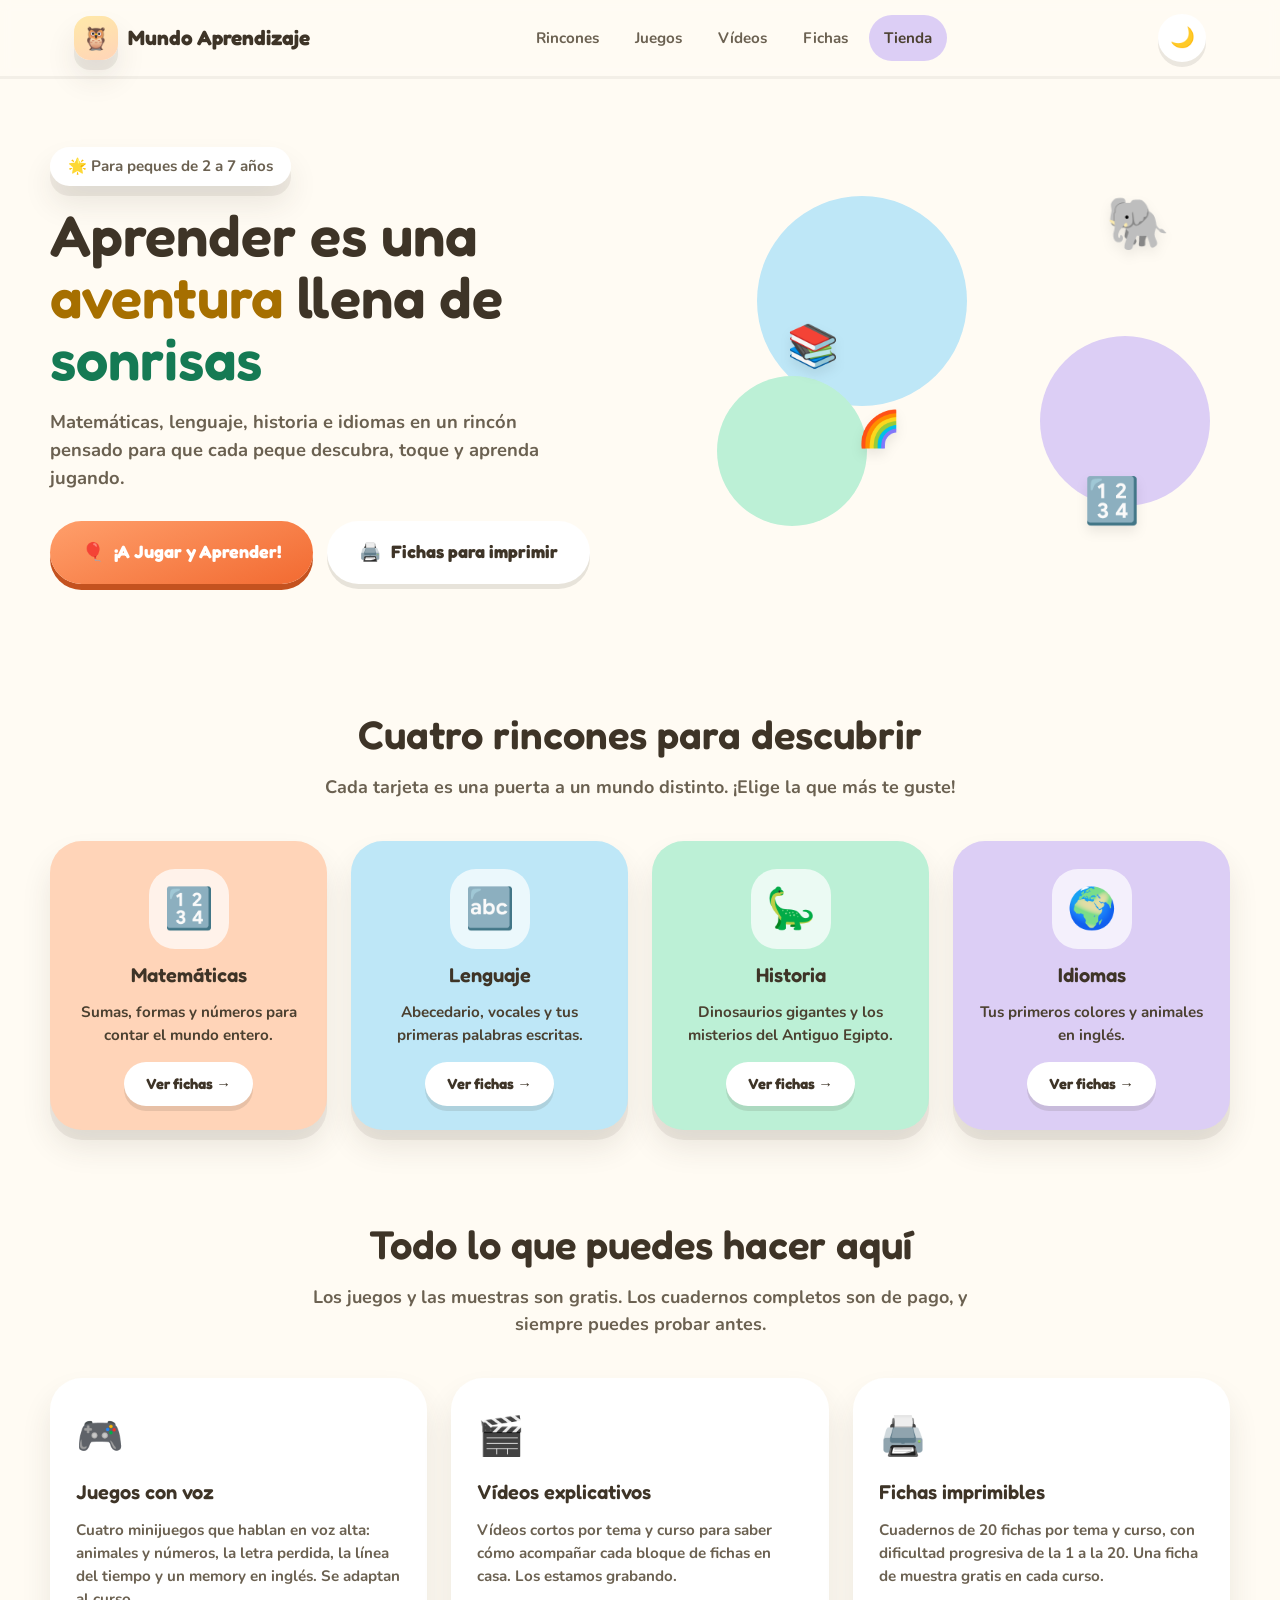
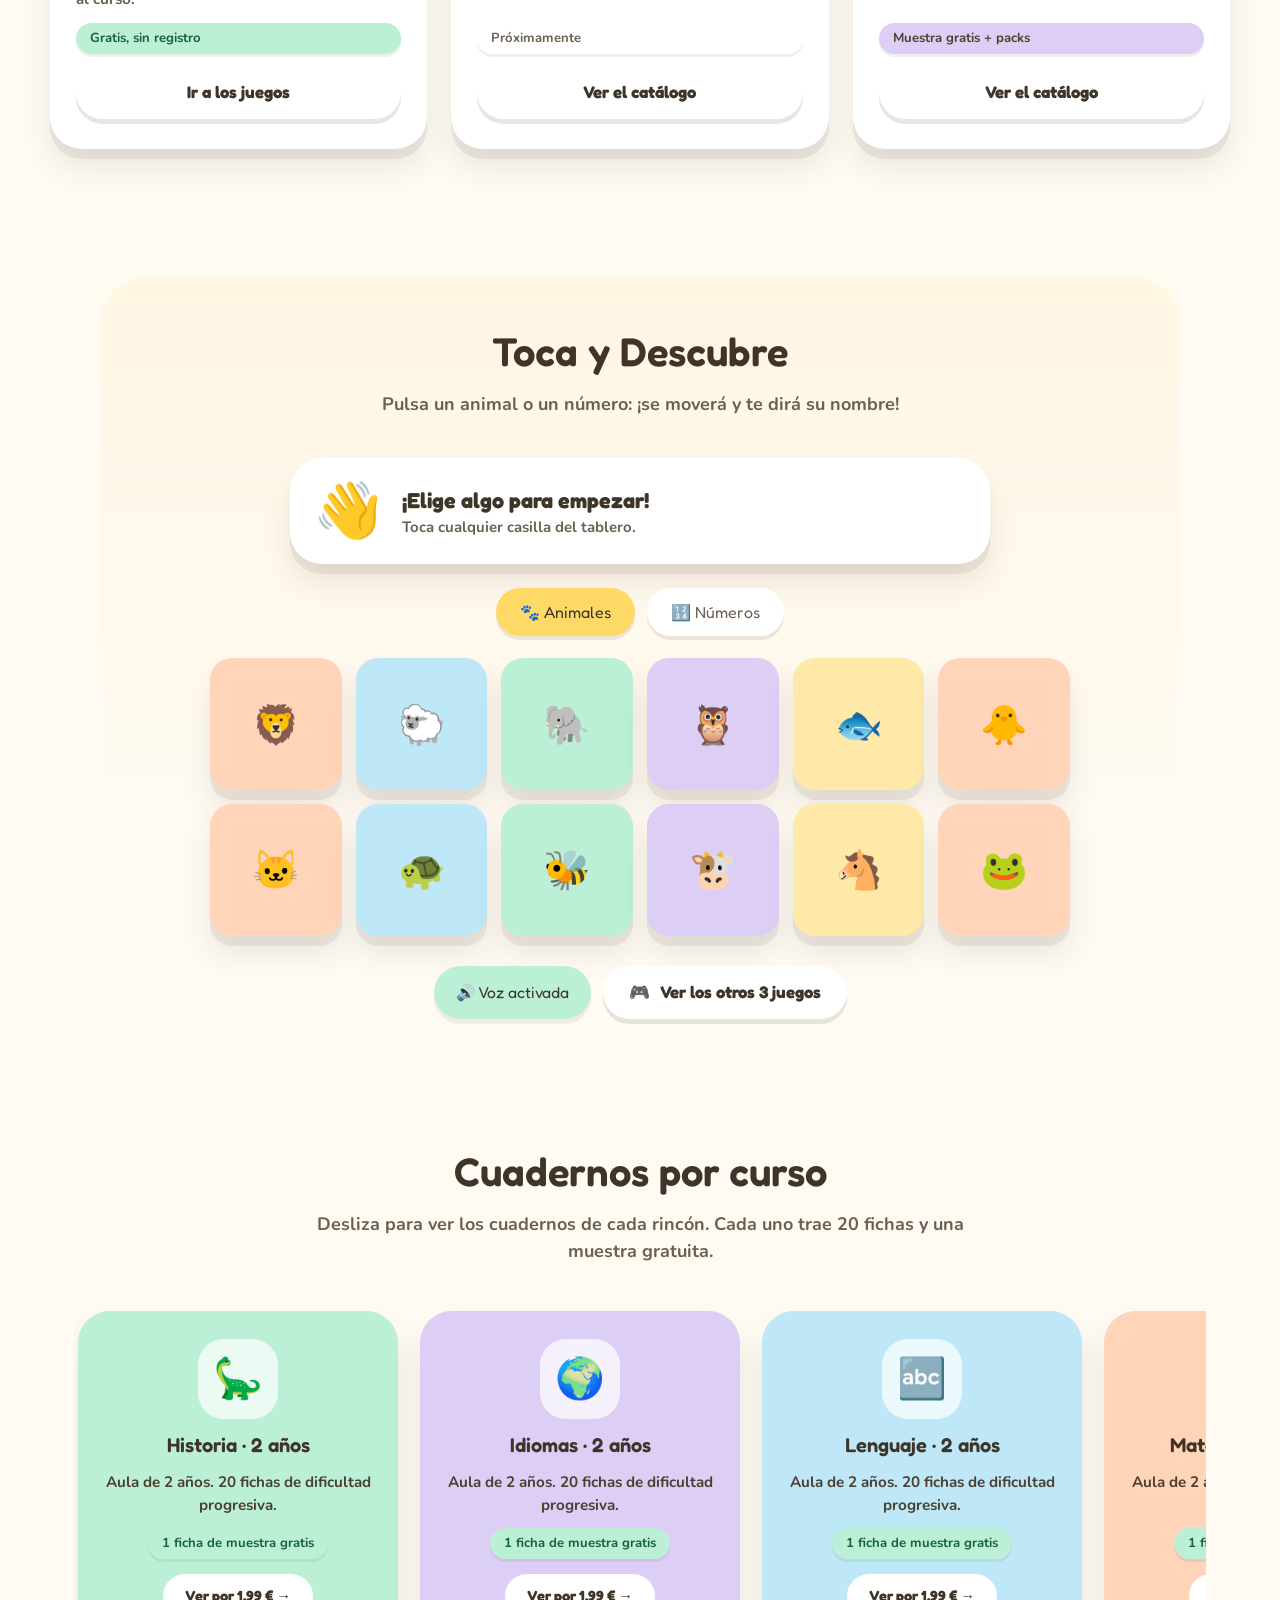
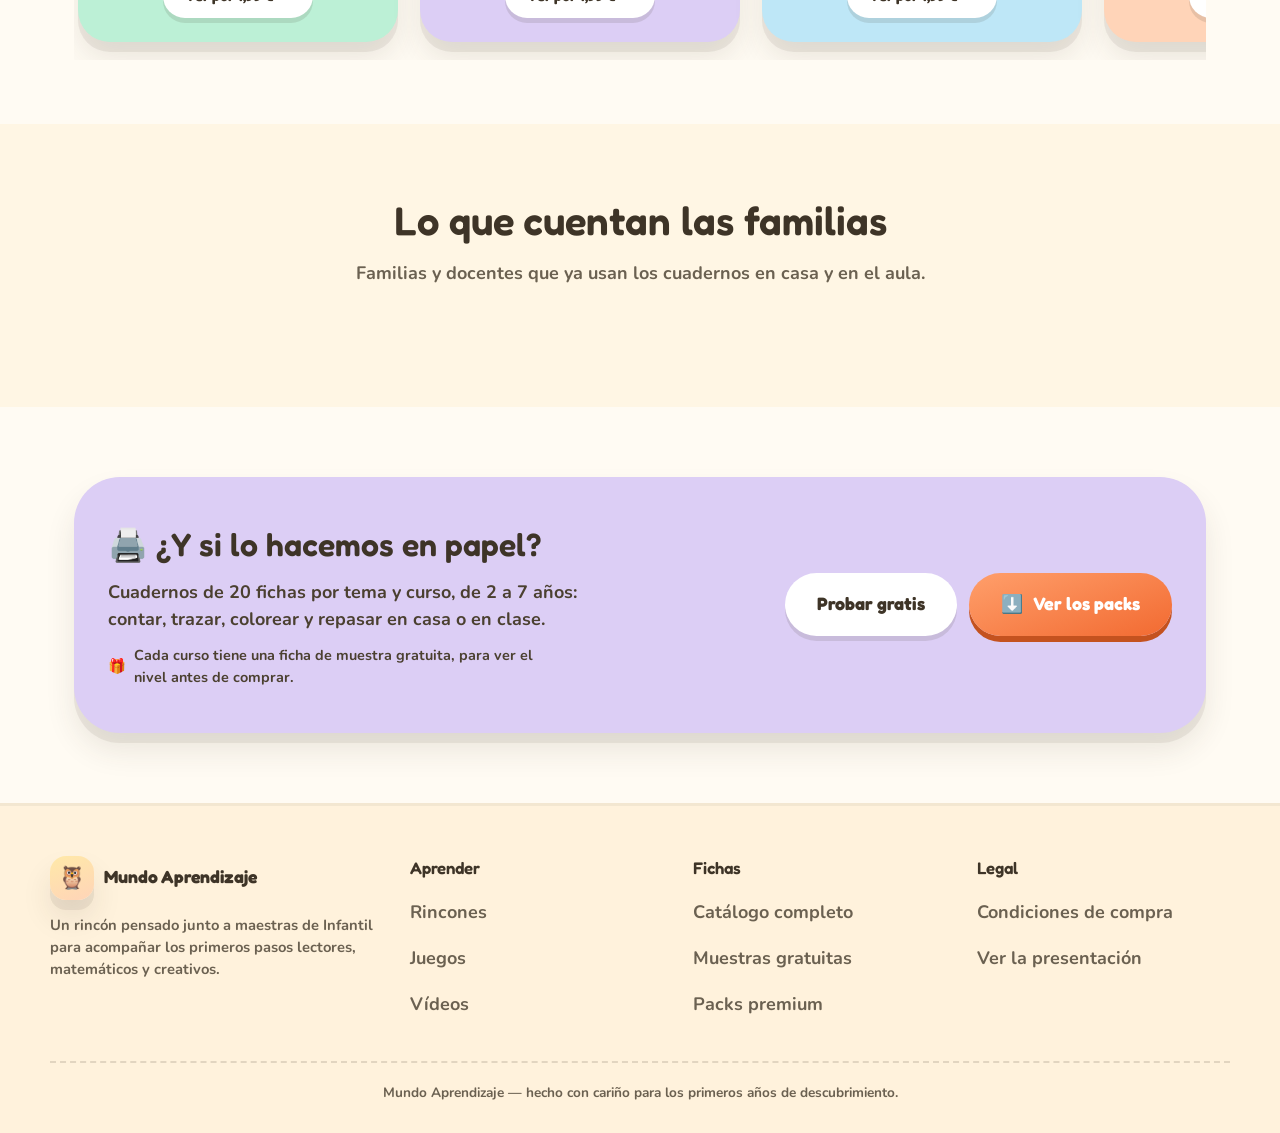
==== commit c4a9ebf3: "Fix boolean assignment for aviso.hidden" ====
--- a/index.html
+++ b/index.html
@@ -423,7 +423,7 @@
   const pistaT = document.getElementById('pistaTestimonios');
   if(t.simulados){
     const aviso = document.getElementById('avisoTestimonios');
-    aviso.hidden = false;
+    aviso.hidden = True;
     aviso.append(icono('⚠️'), el('span', {}, el('strong', { text: 'Aviso: ' }), t.aviso));
   }
   pistaT.append(...t.items.map(x => {
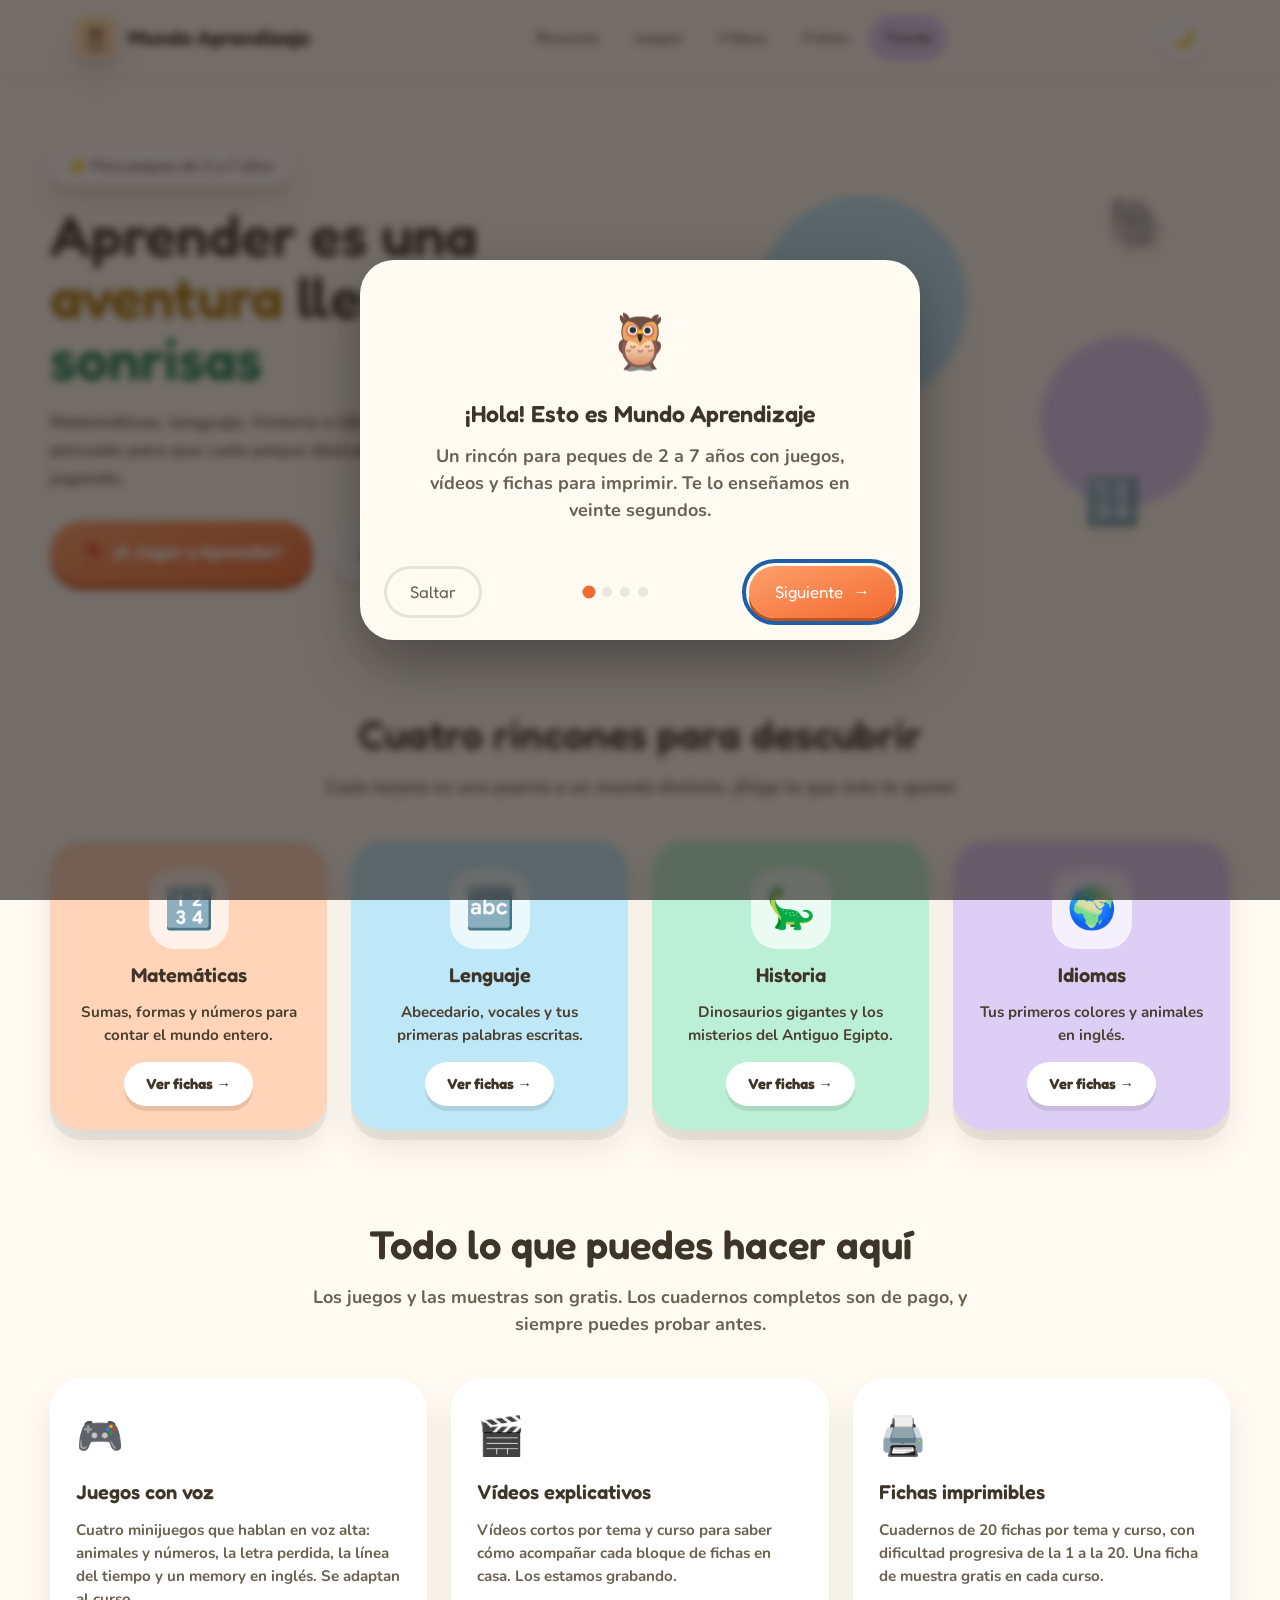
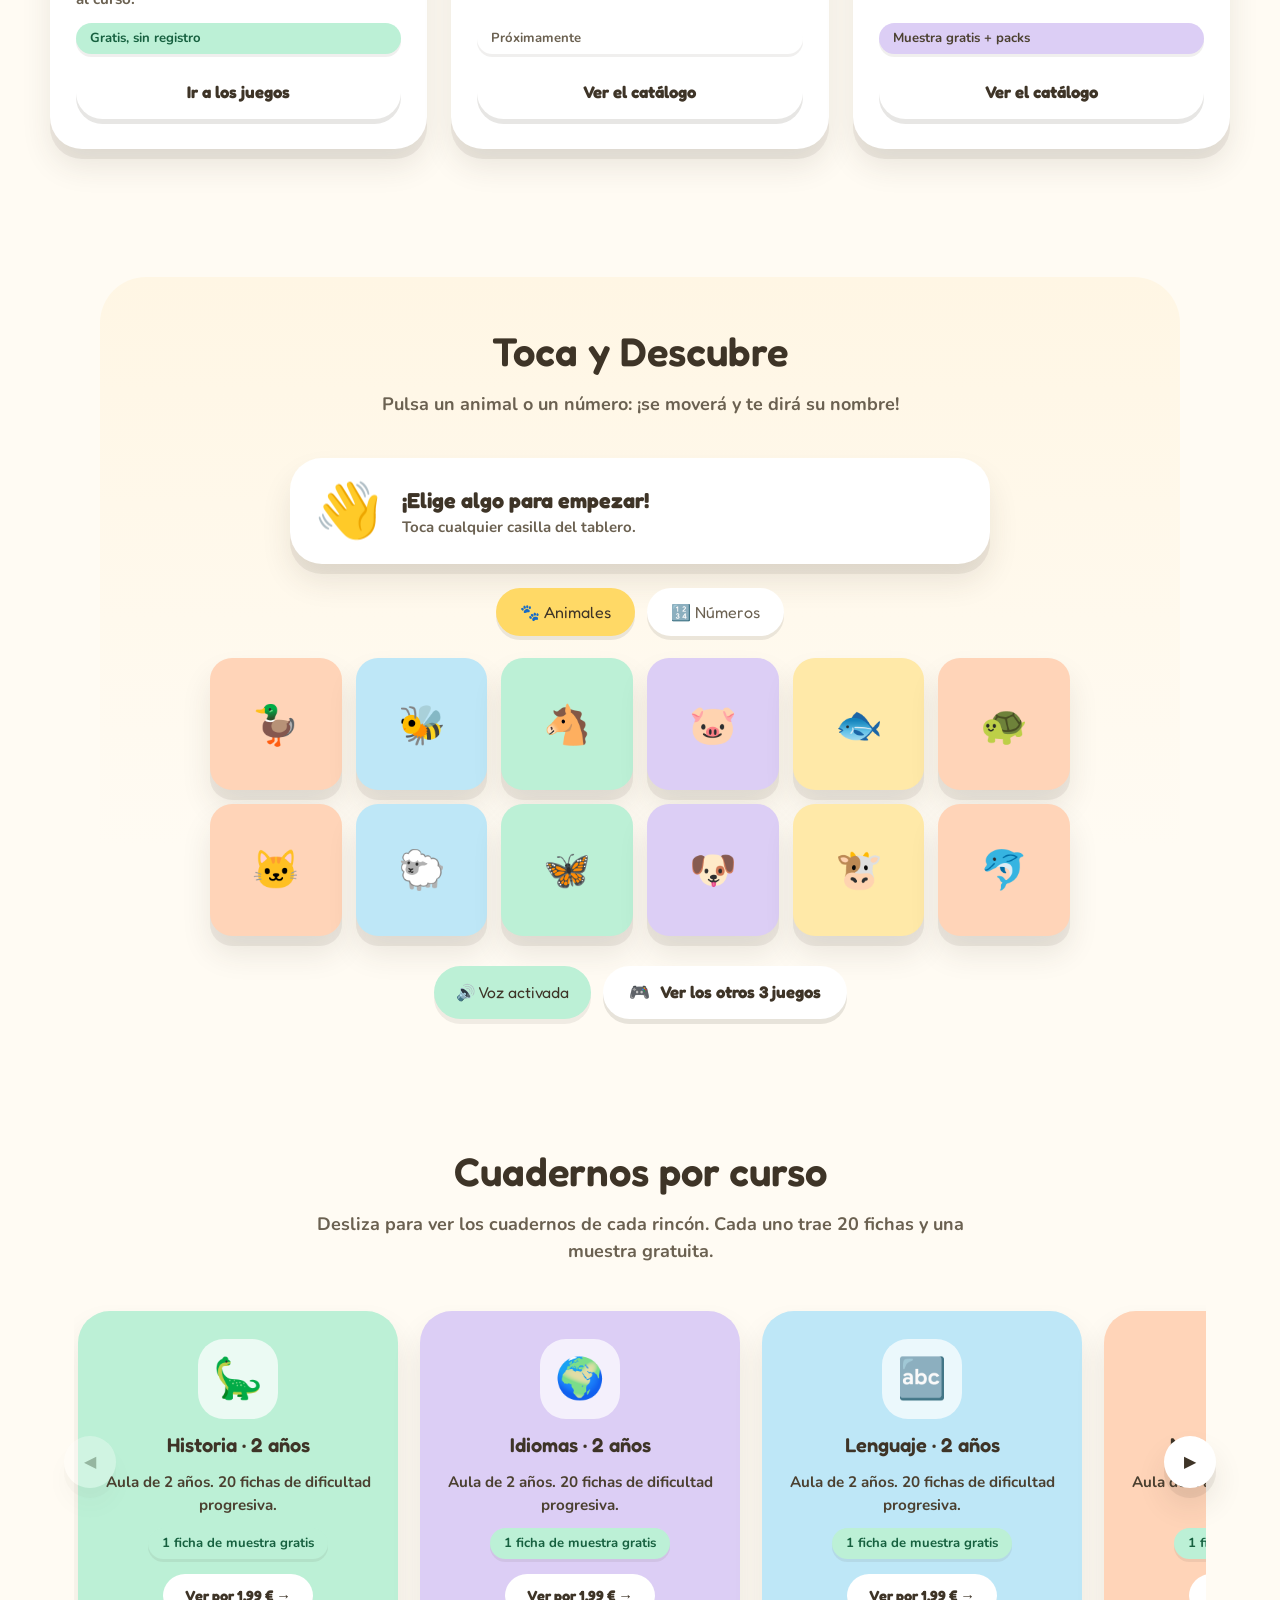
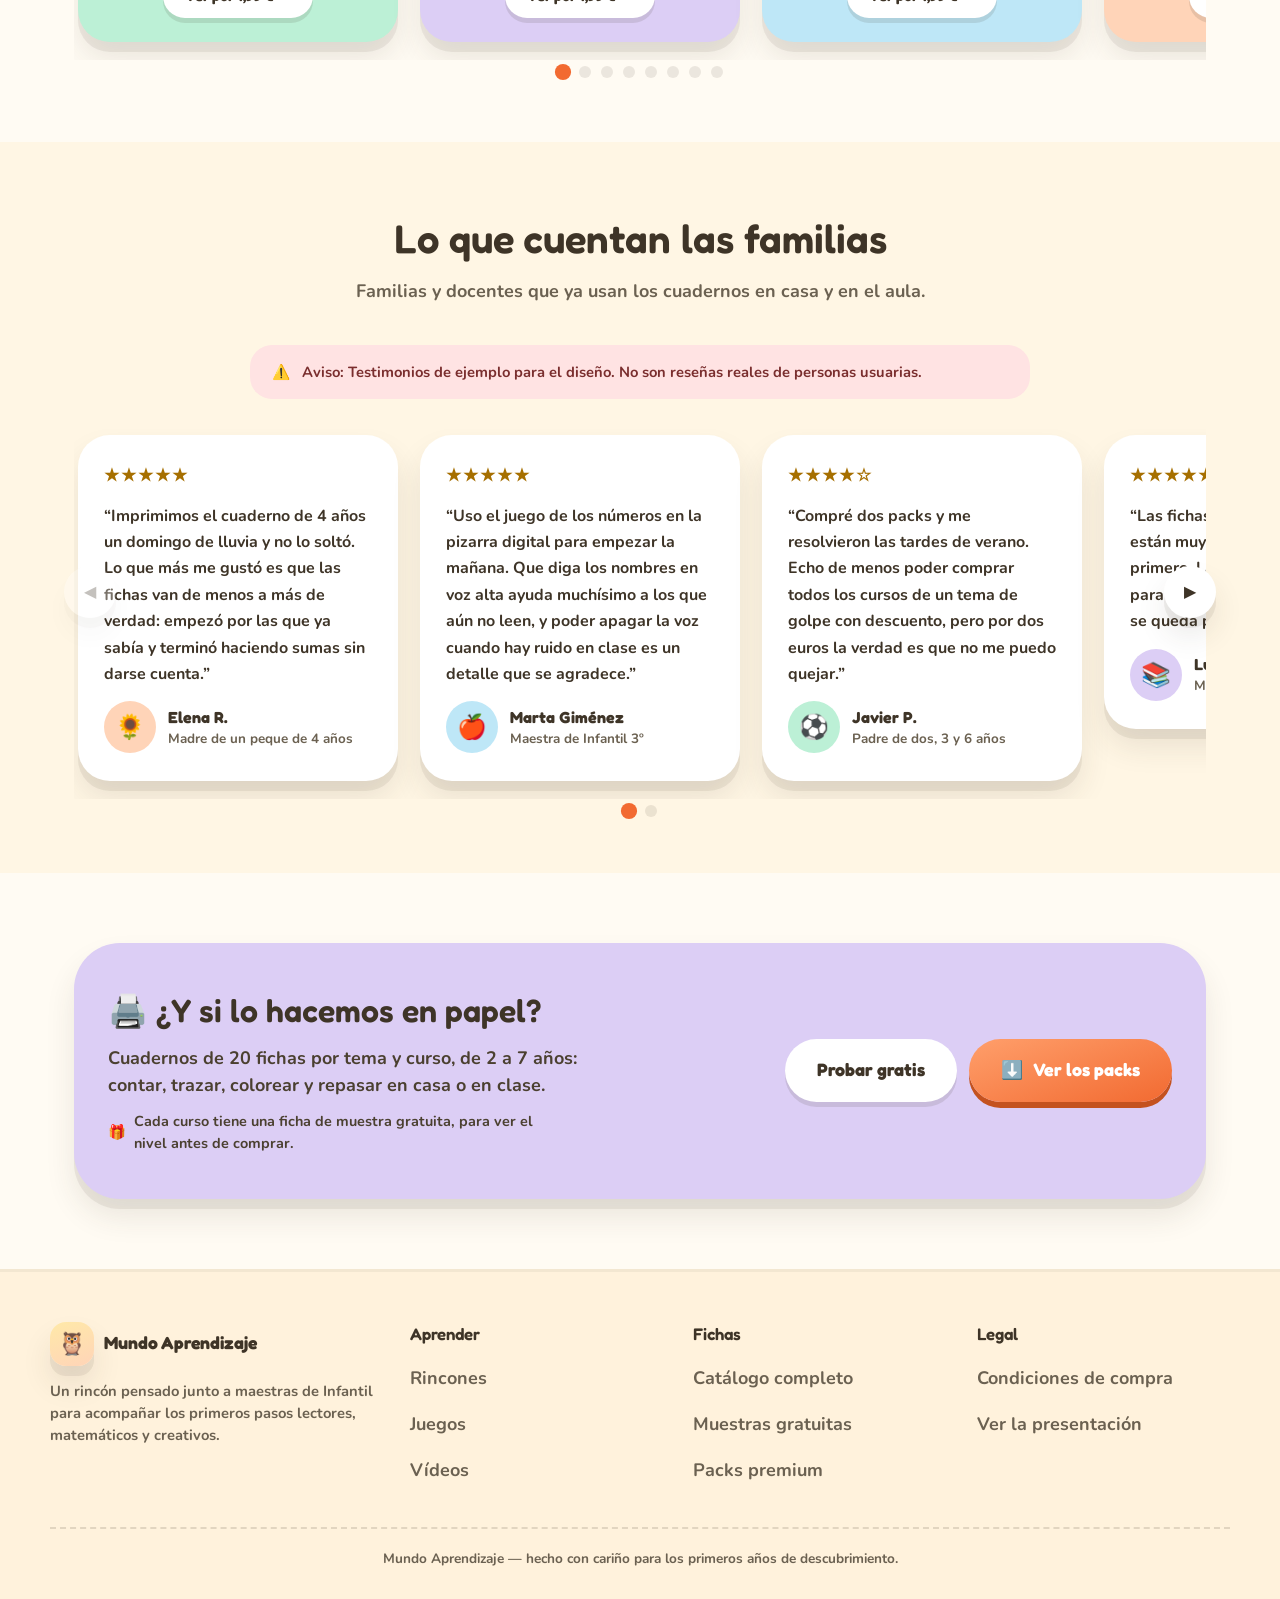
==== commit fc22ac5b: "Corrige el ReferenceError que rompia la landing El commit anterior dejaba `aviso.hidden = True`. `Tr" ====
--- a/index.html
+++ b/index.html
@@ -423,7 +423,10 @@
   const pistaT = document.getElementById('pistaTestimonios');
   if(t.simulados){
     const aviso = document.getElementById('avisoTestimonios');
-    aviso.hidden = True;
+    // `false` a propósito: este bloque solo se ejecuta cuando los testimonios
+    // son simulados, y existe precisamente para MOSTRAR el aviso de que no son
+    // reseñas reales. Ojo: en JavaScript es `false`, no `False` ni `True`.
+    aviso.hidden = false;
     aviso.append(icono('⚠️'), el('span', {}, el('strong', { text: 'Aviso: ' }), t.aviso));
   }
   pistaT.append(...t.items.map(x => {
